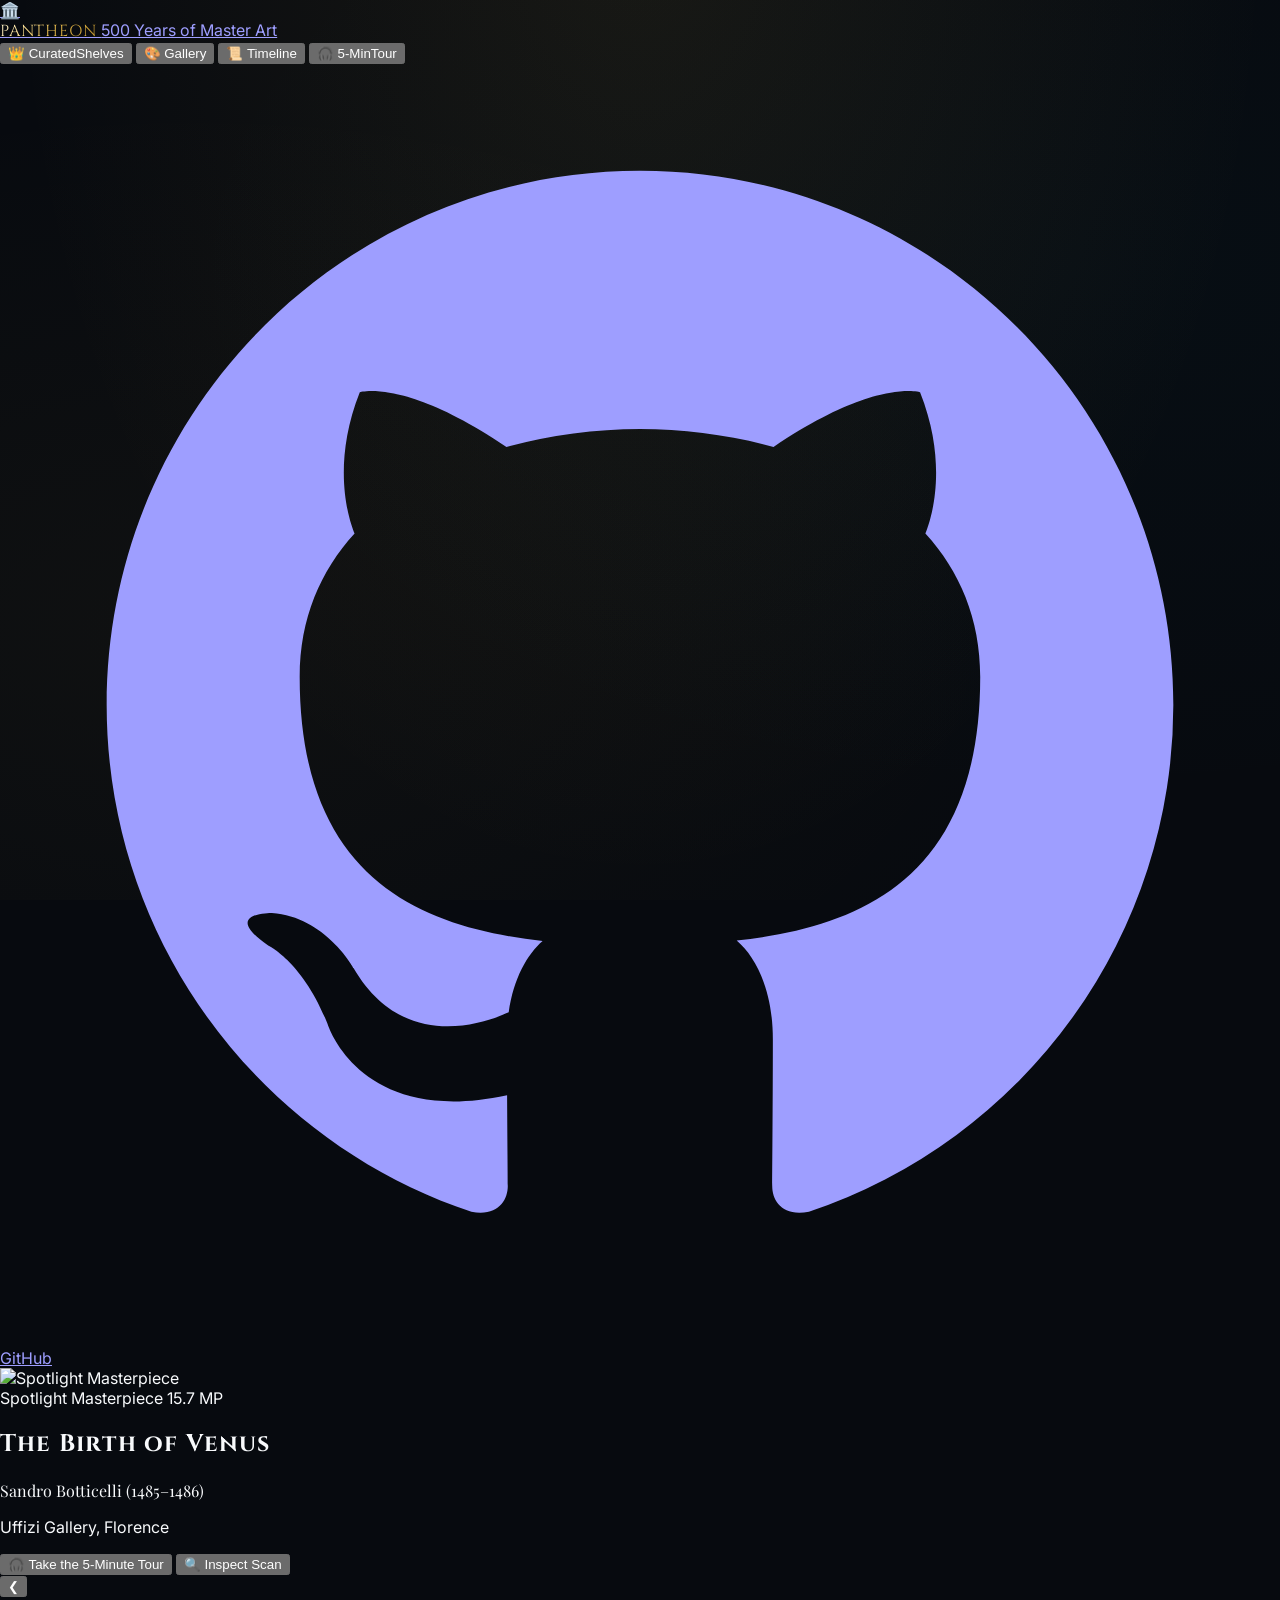
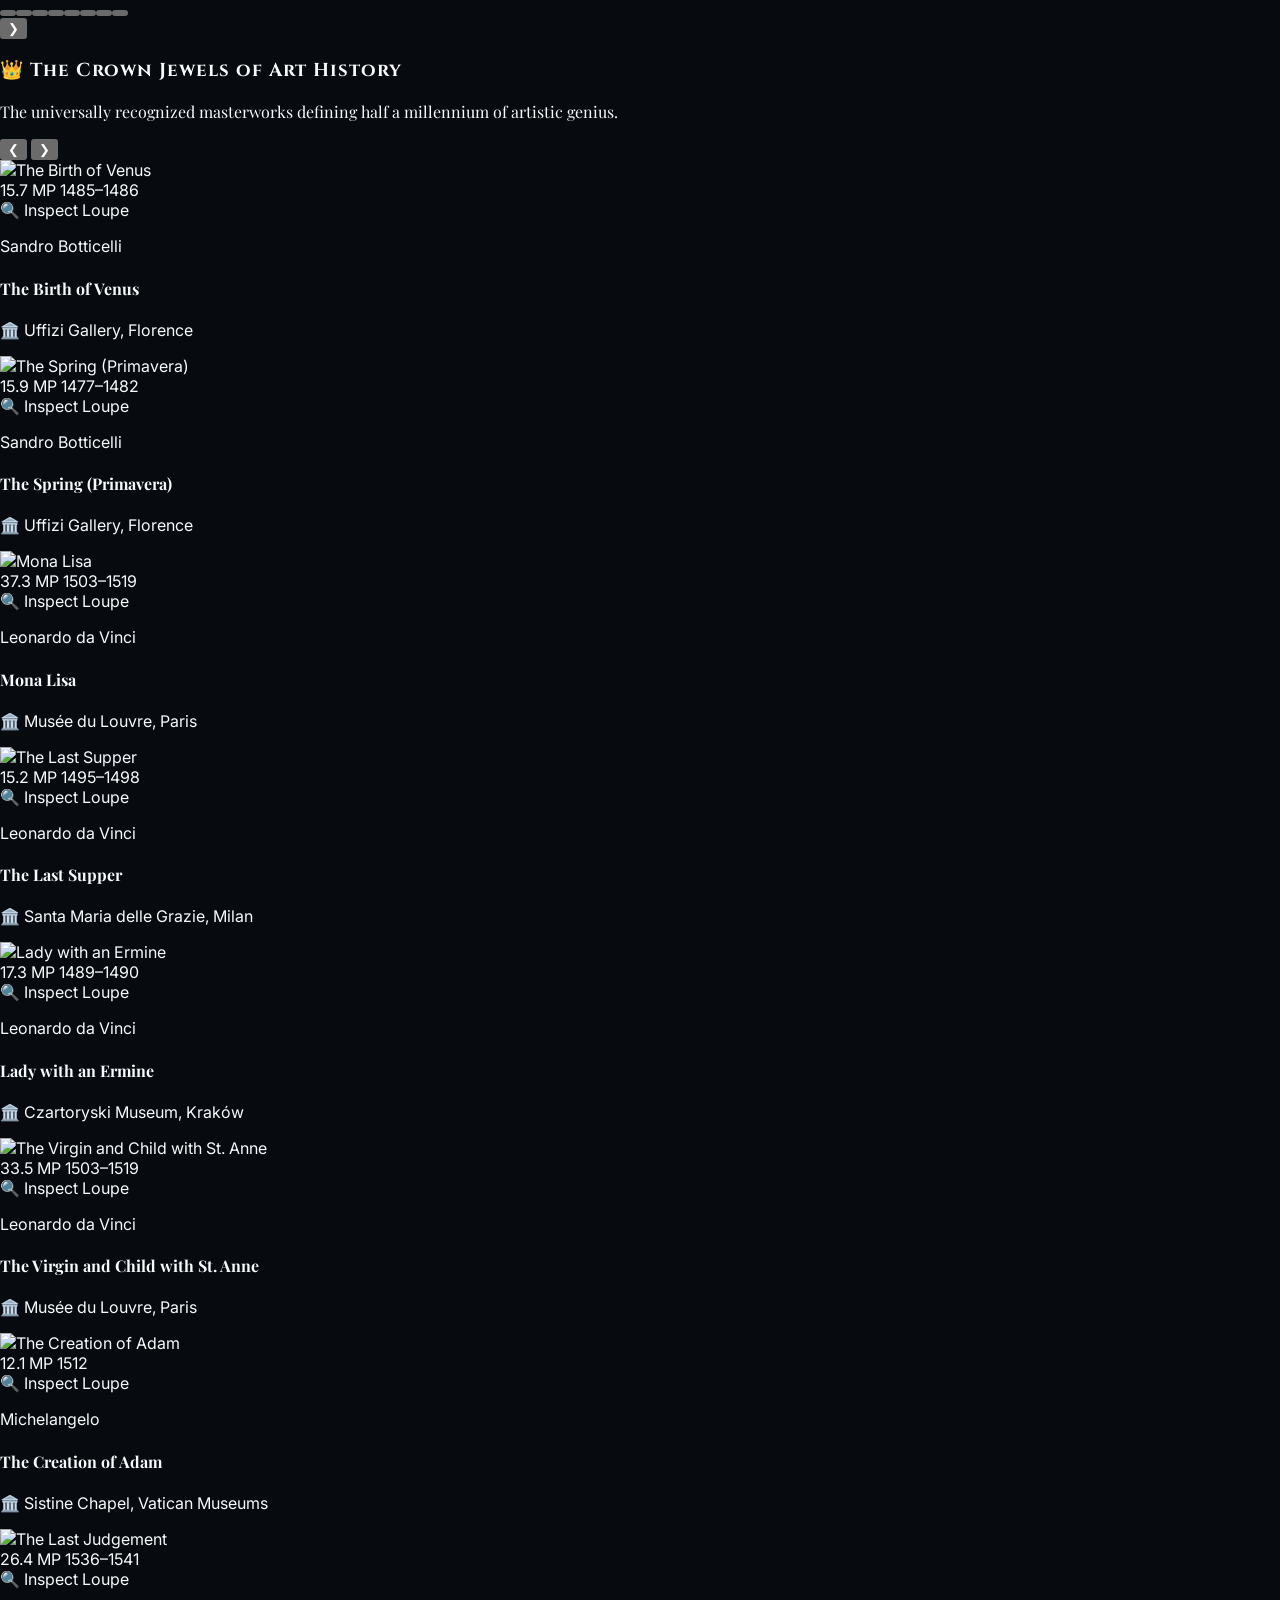
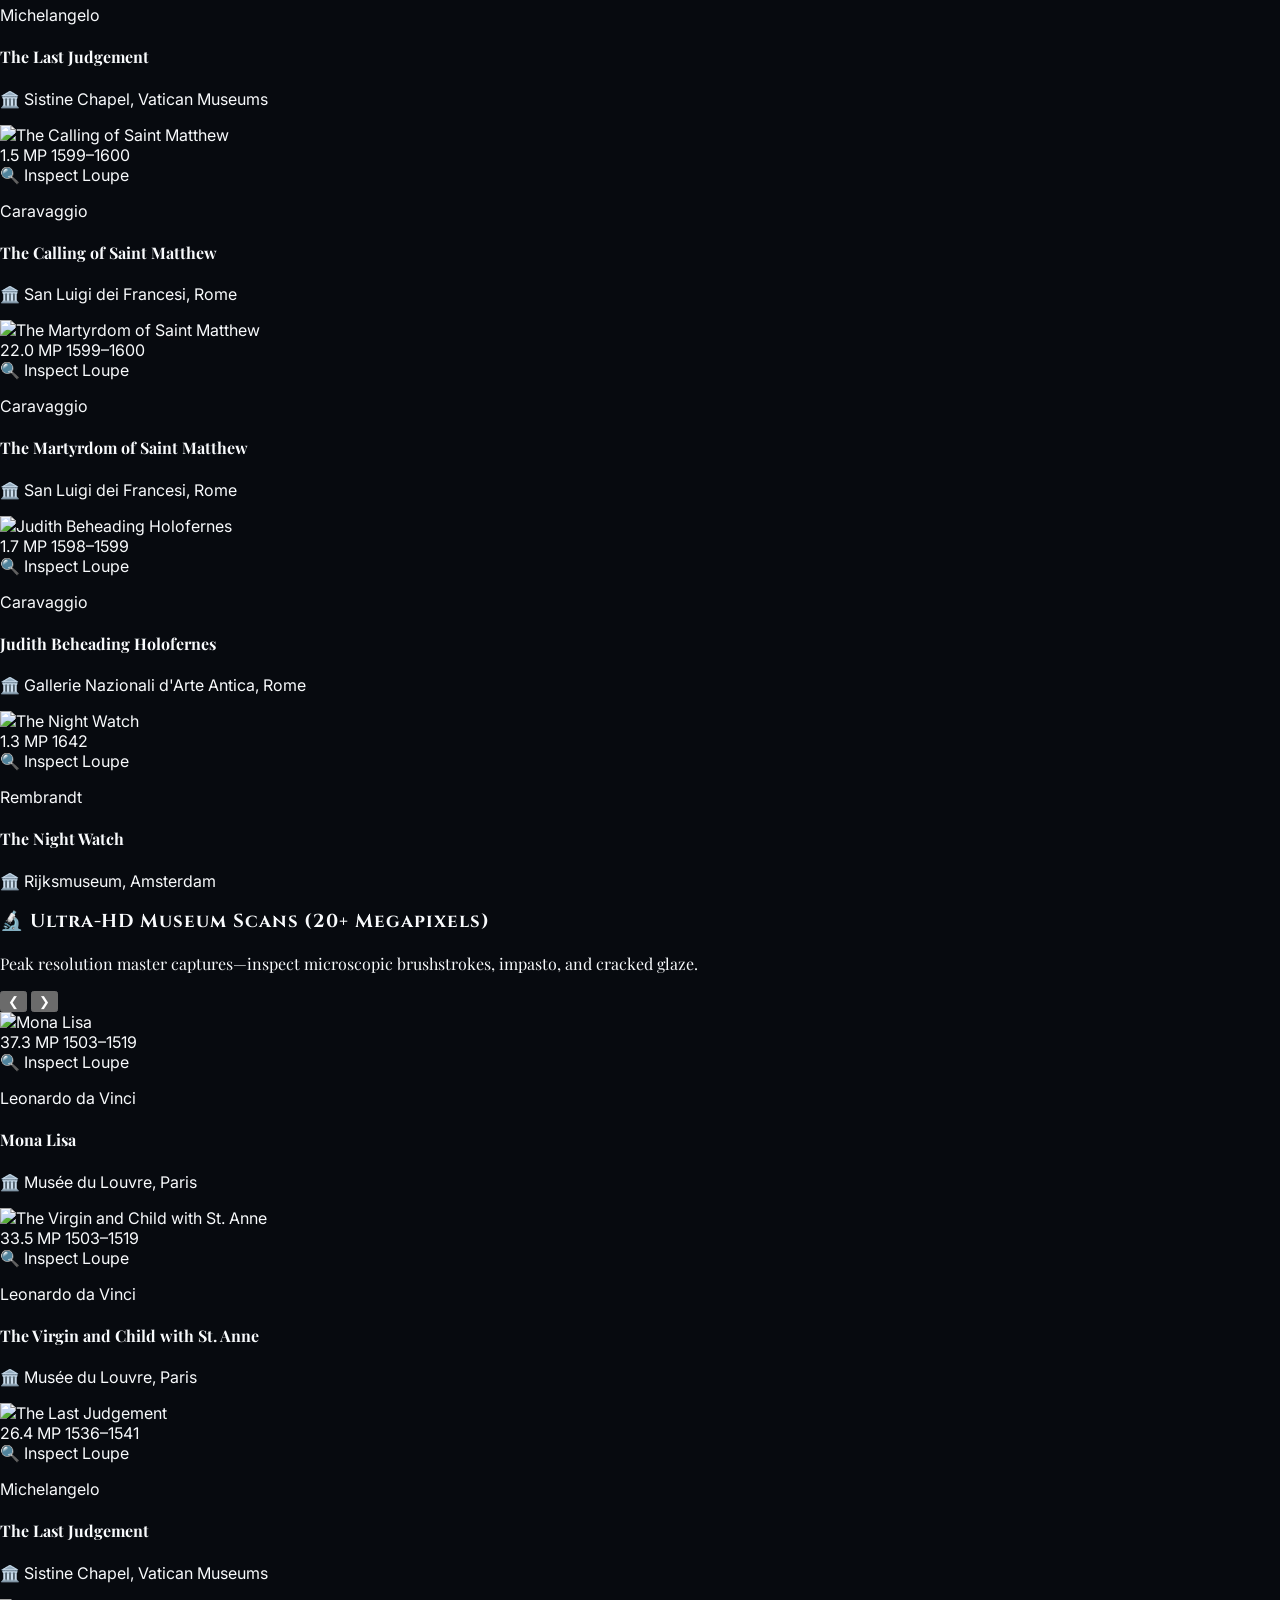
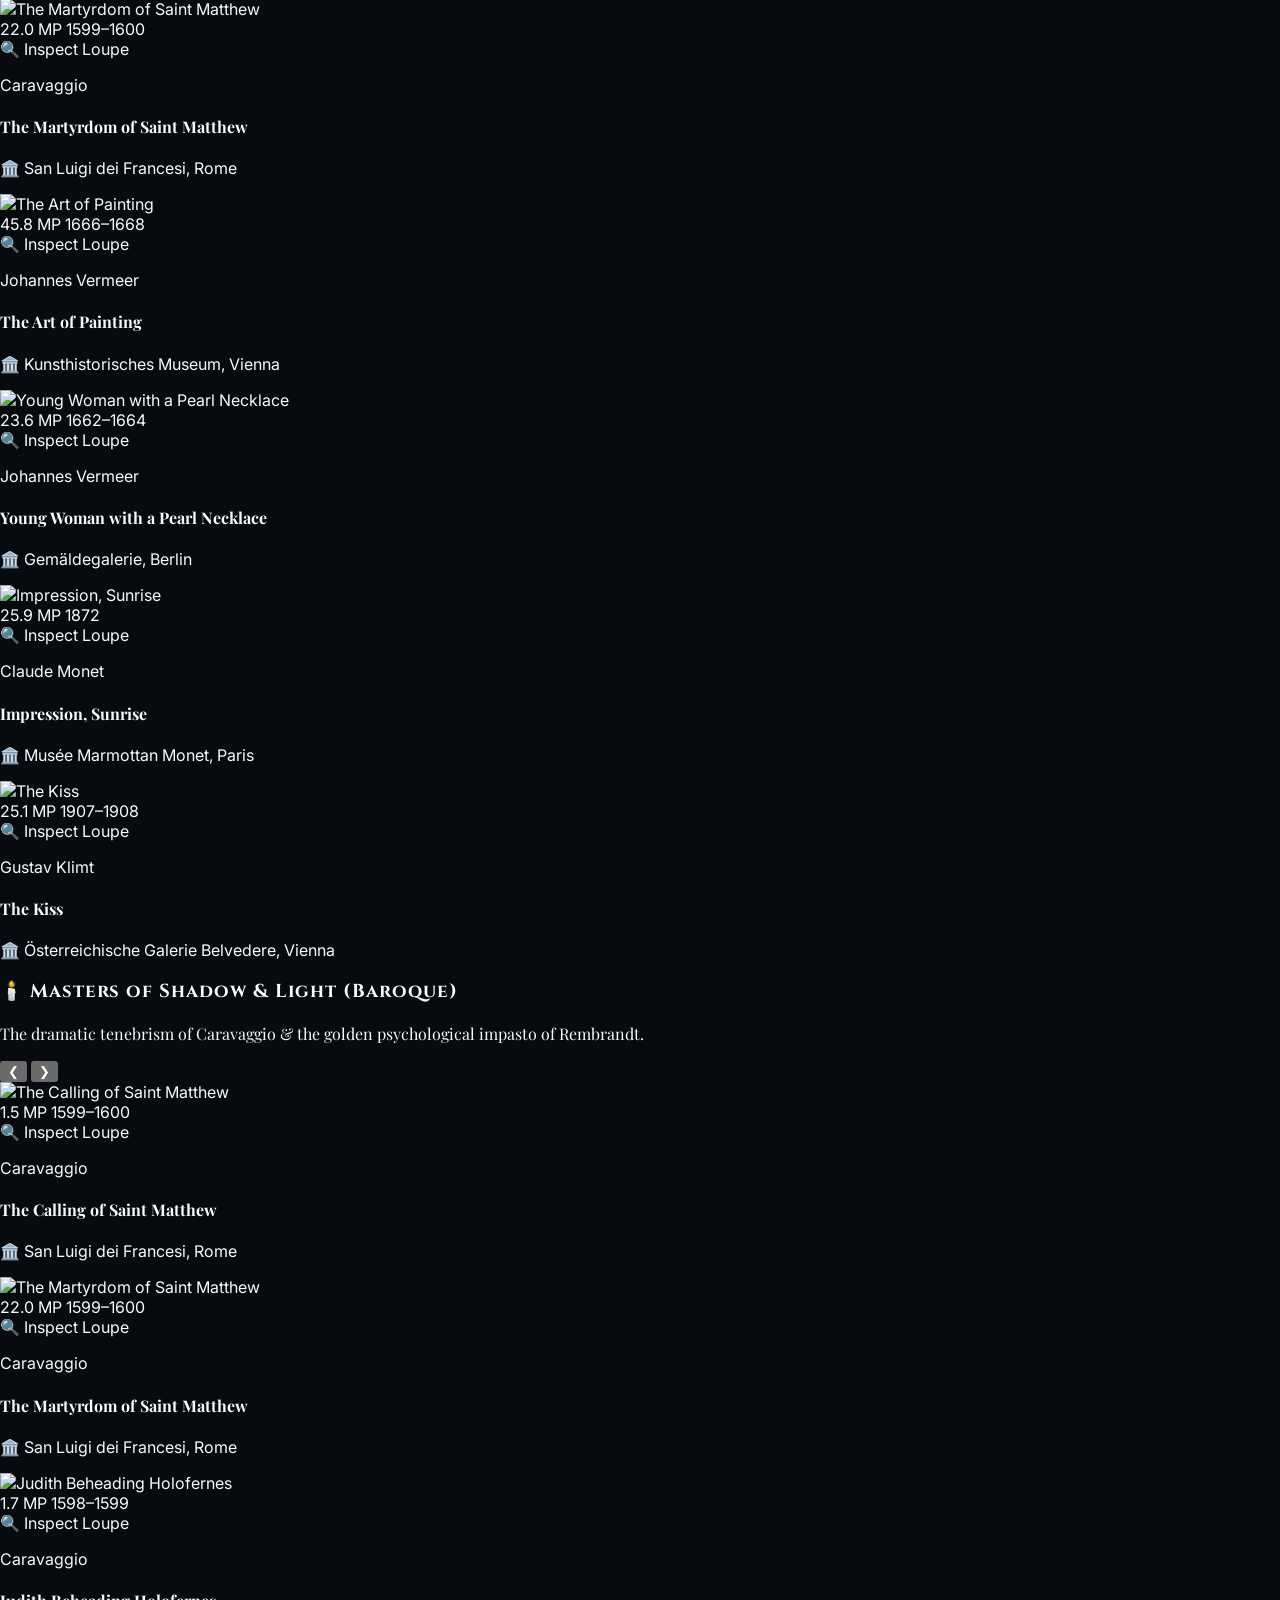
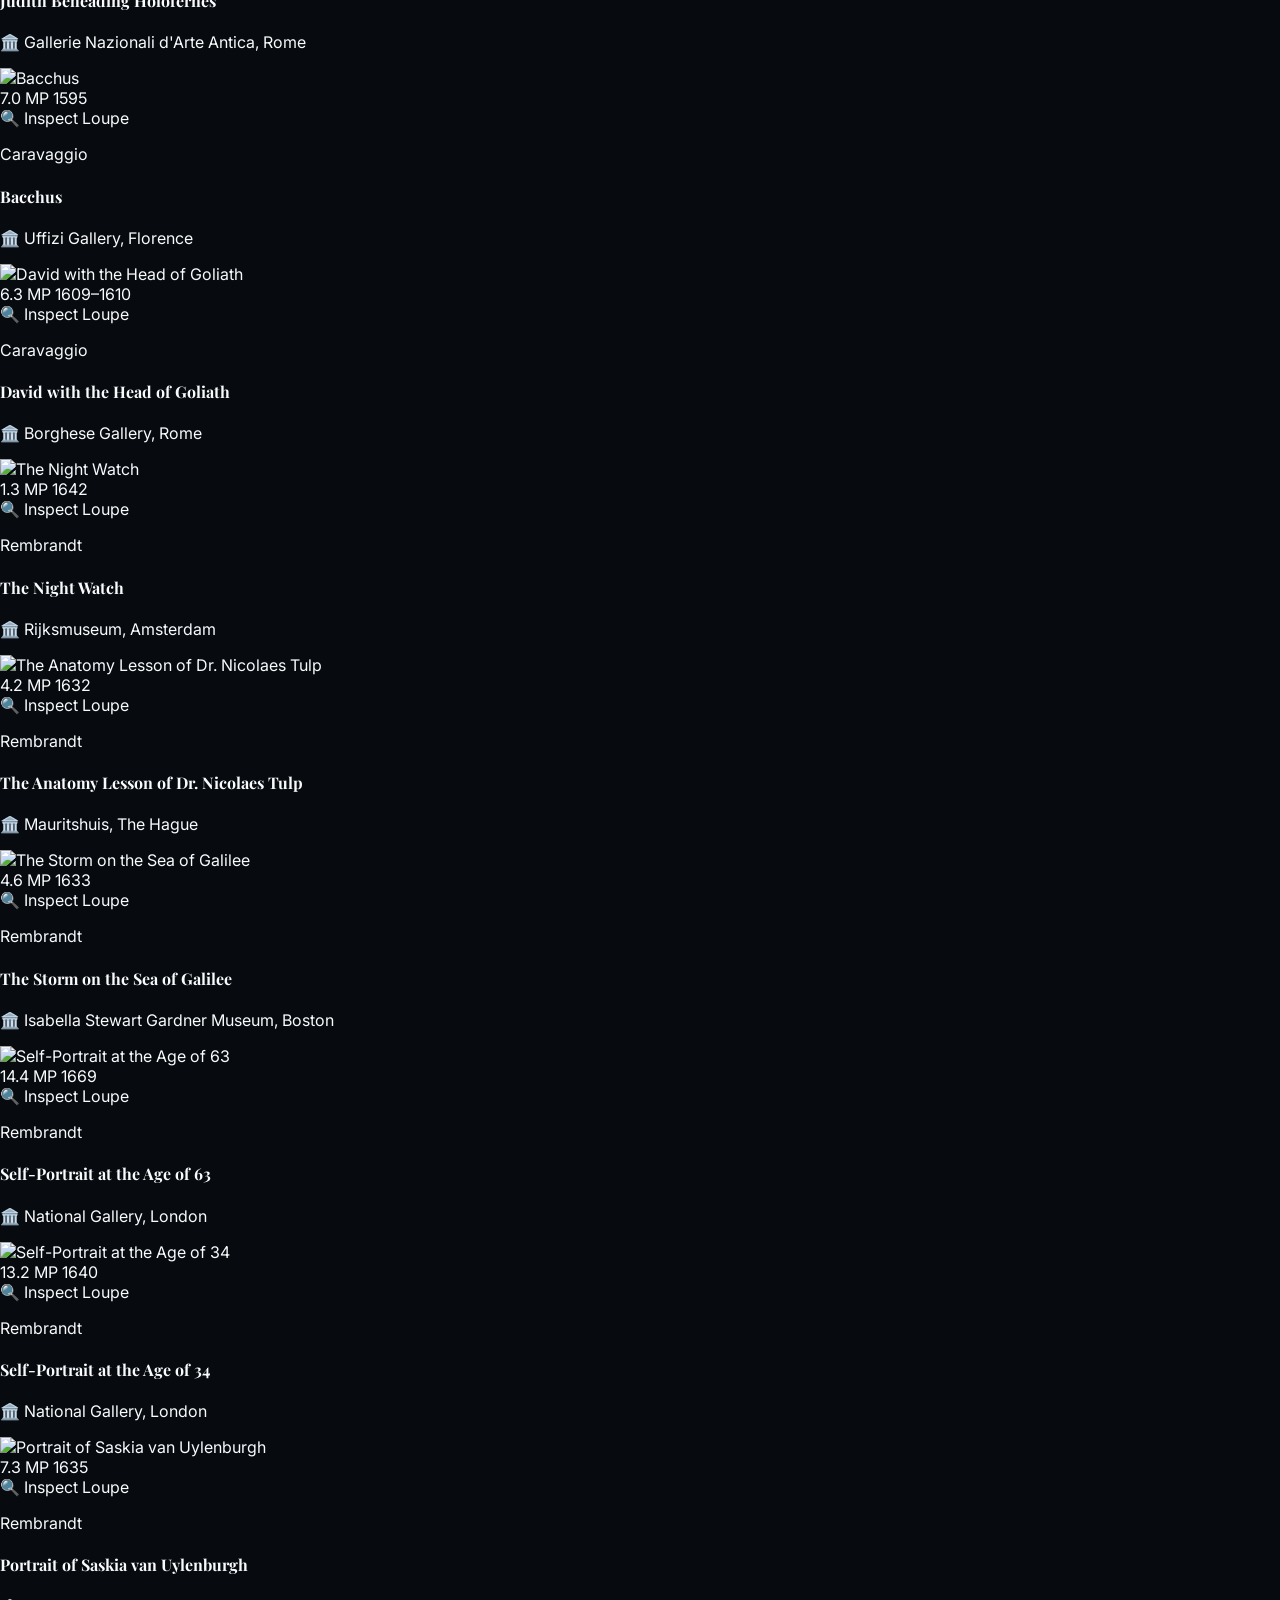
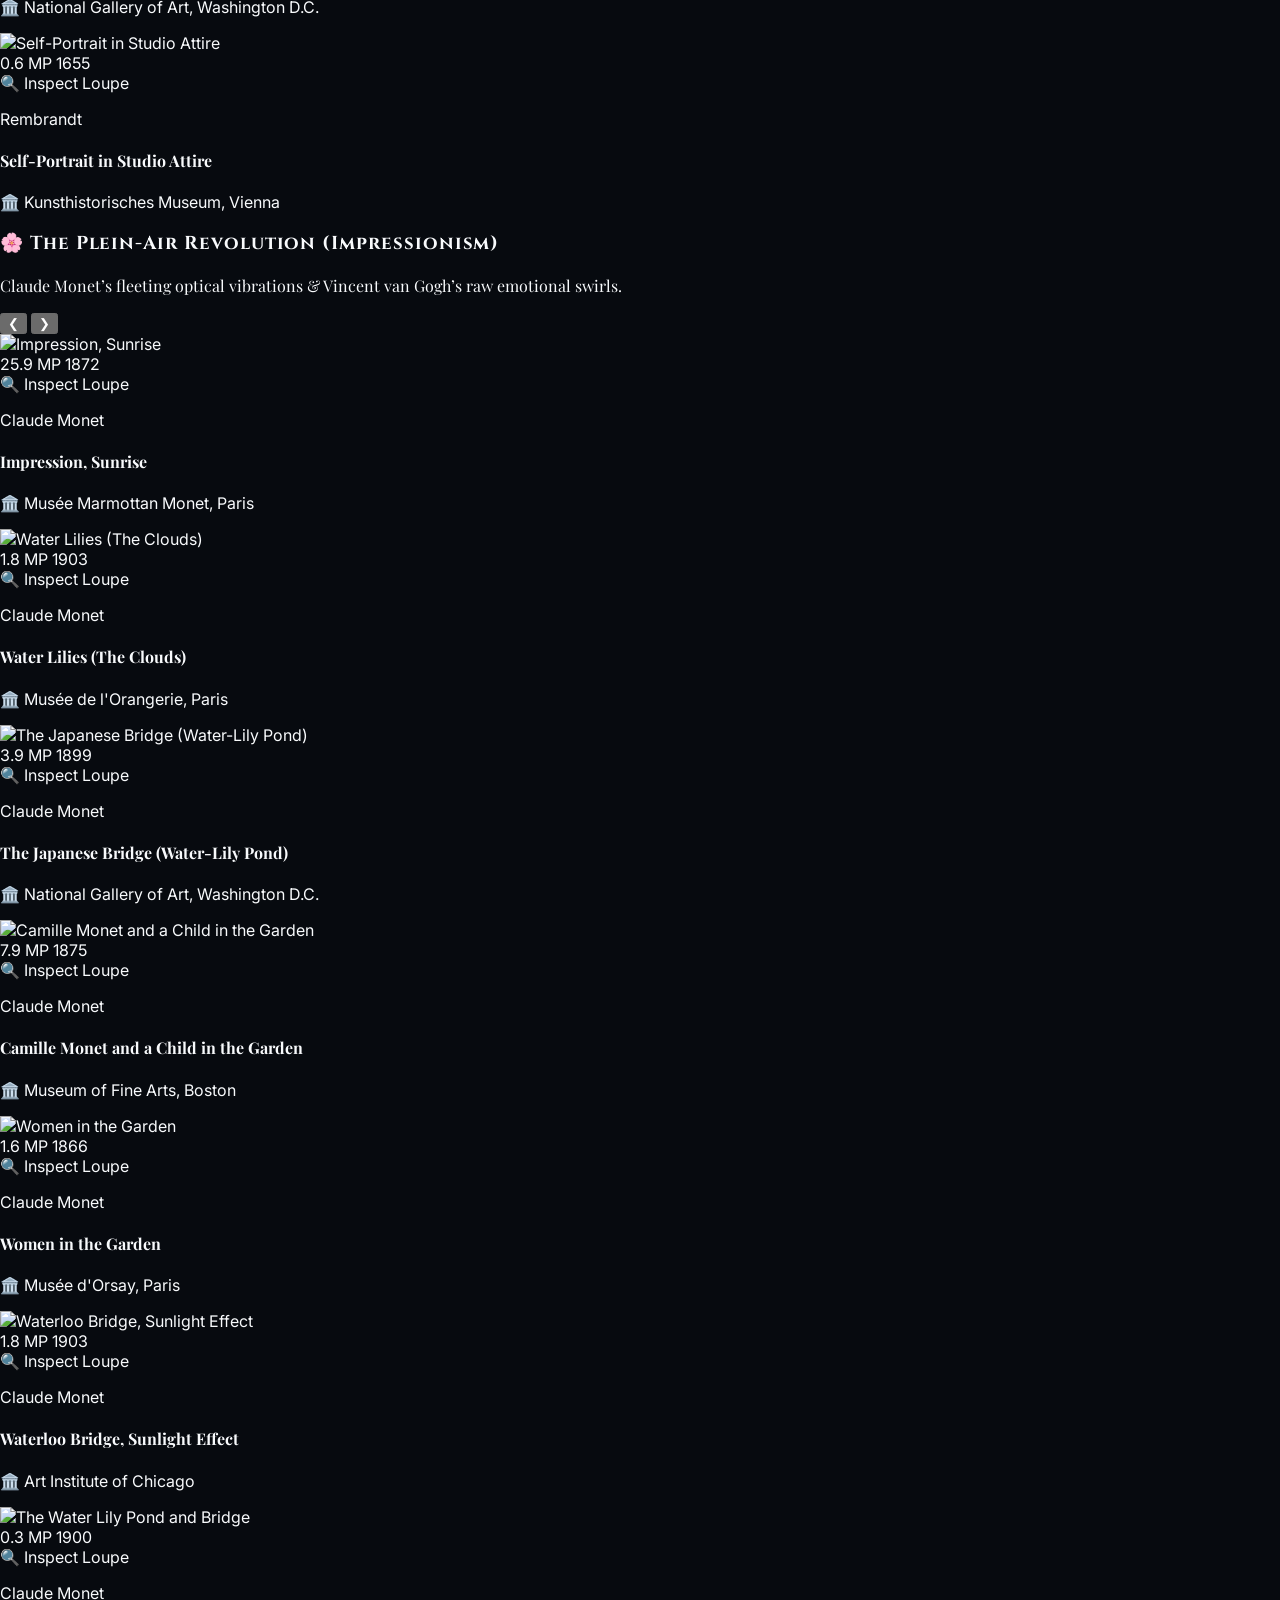
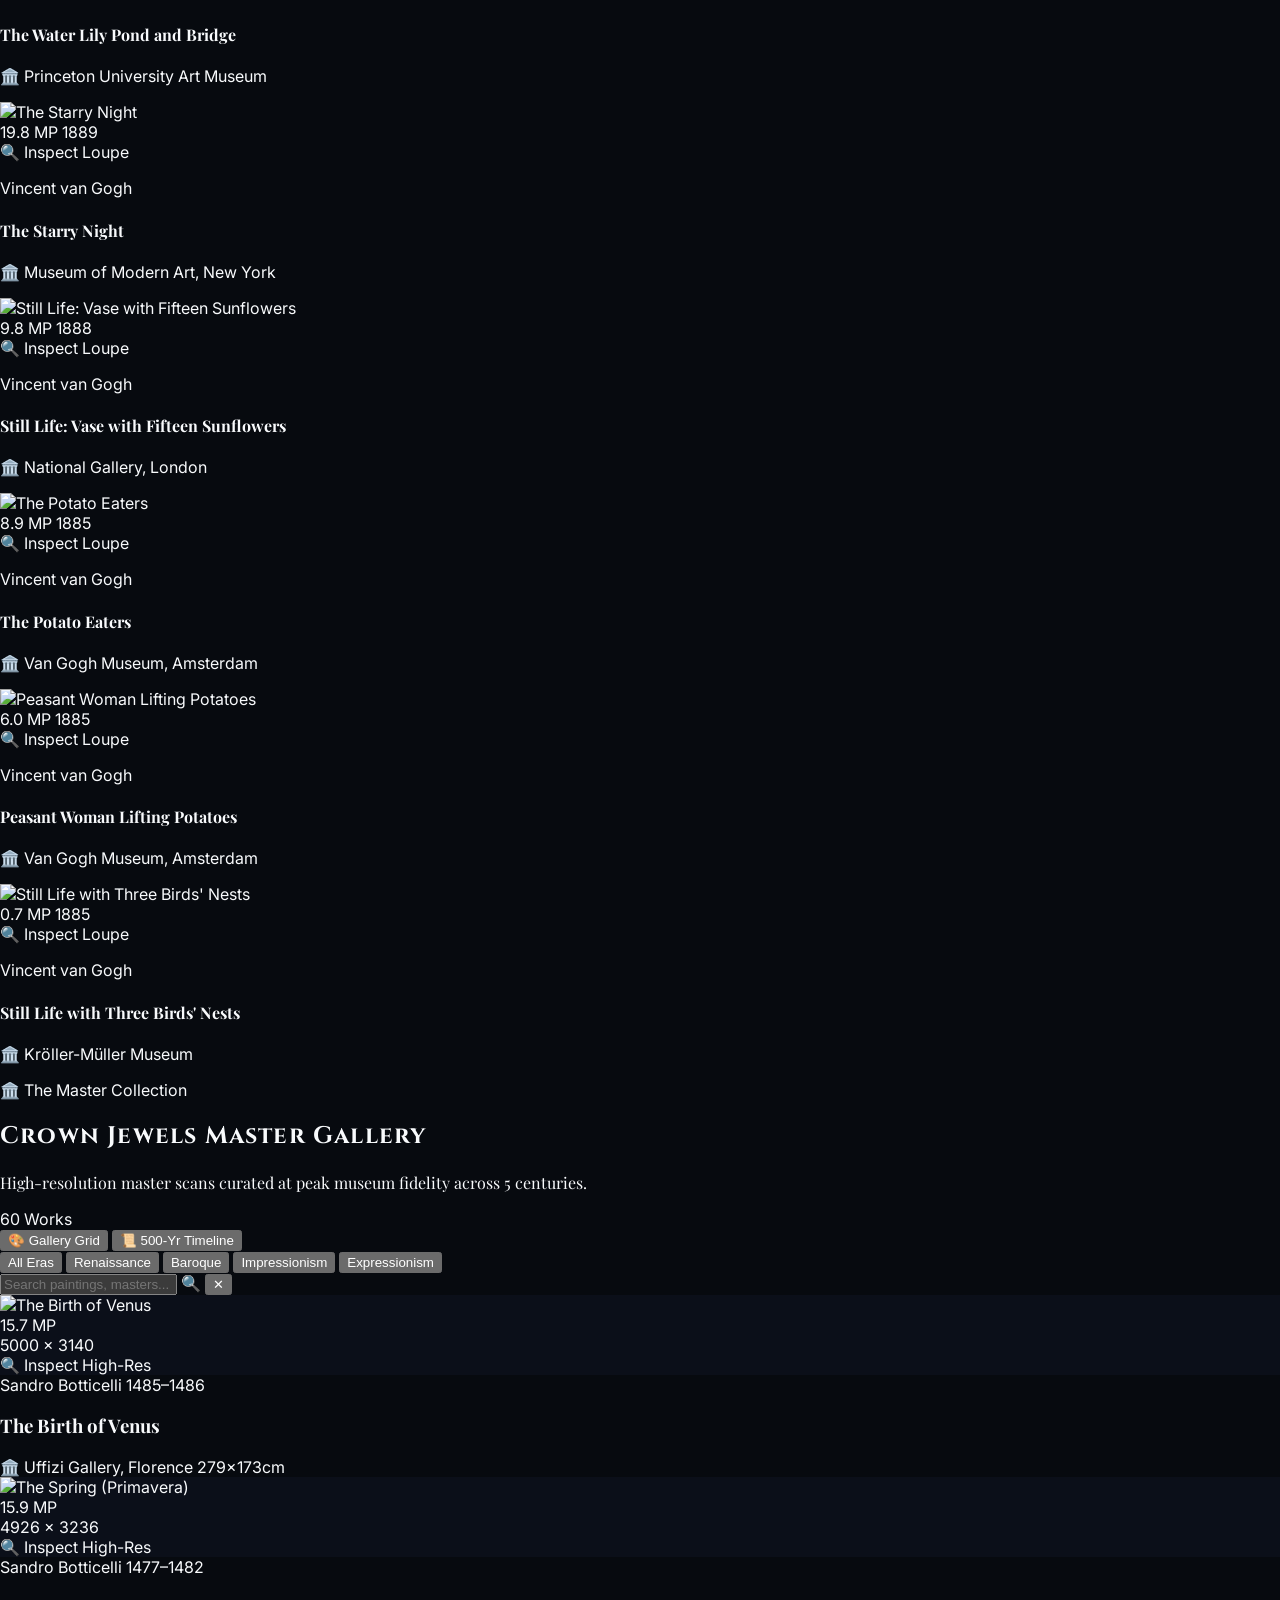
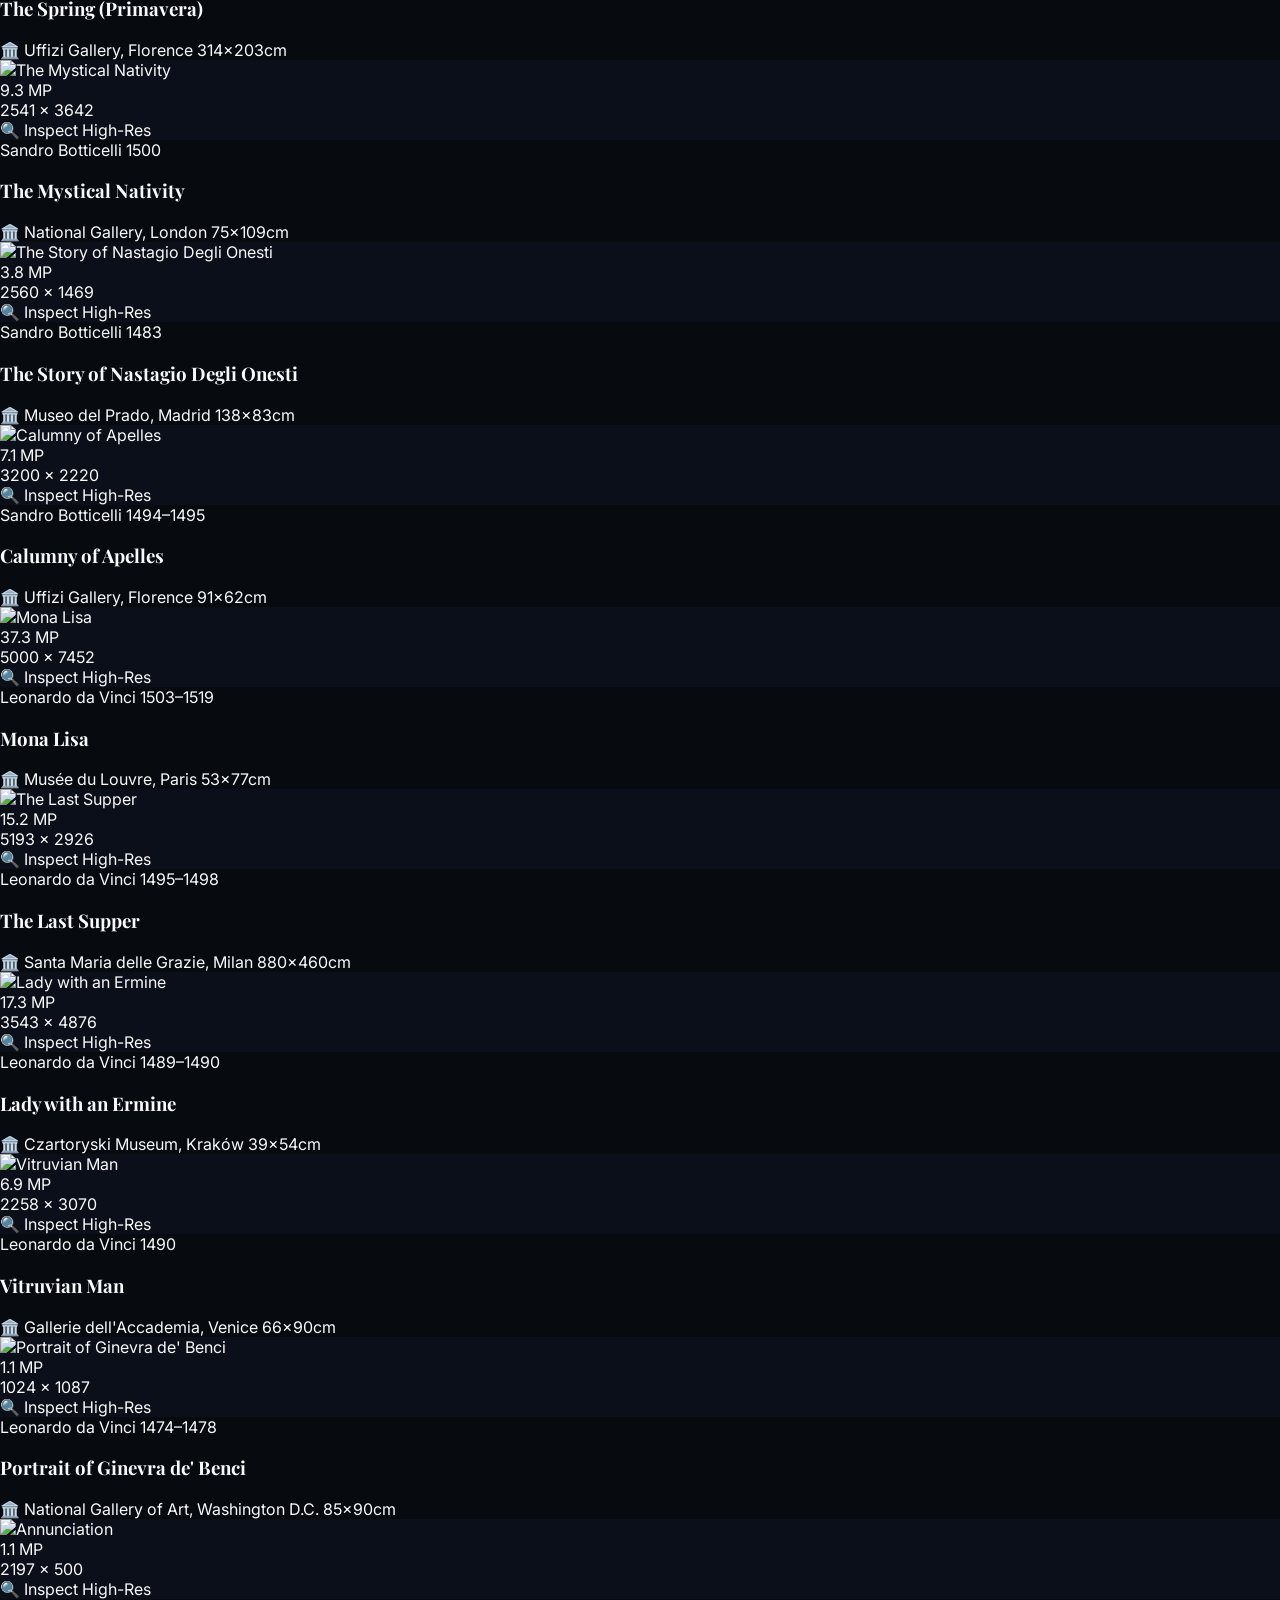
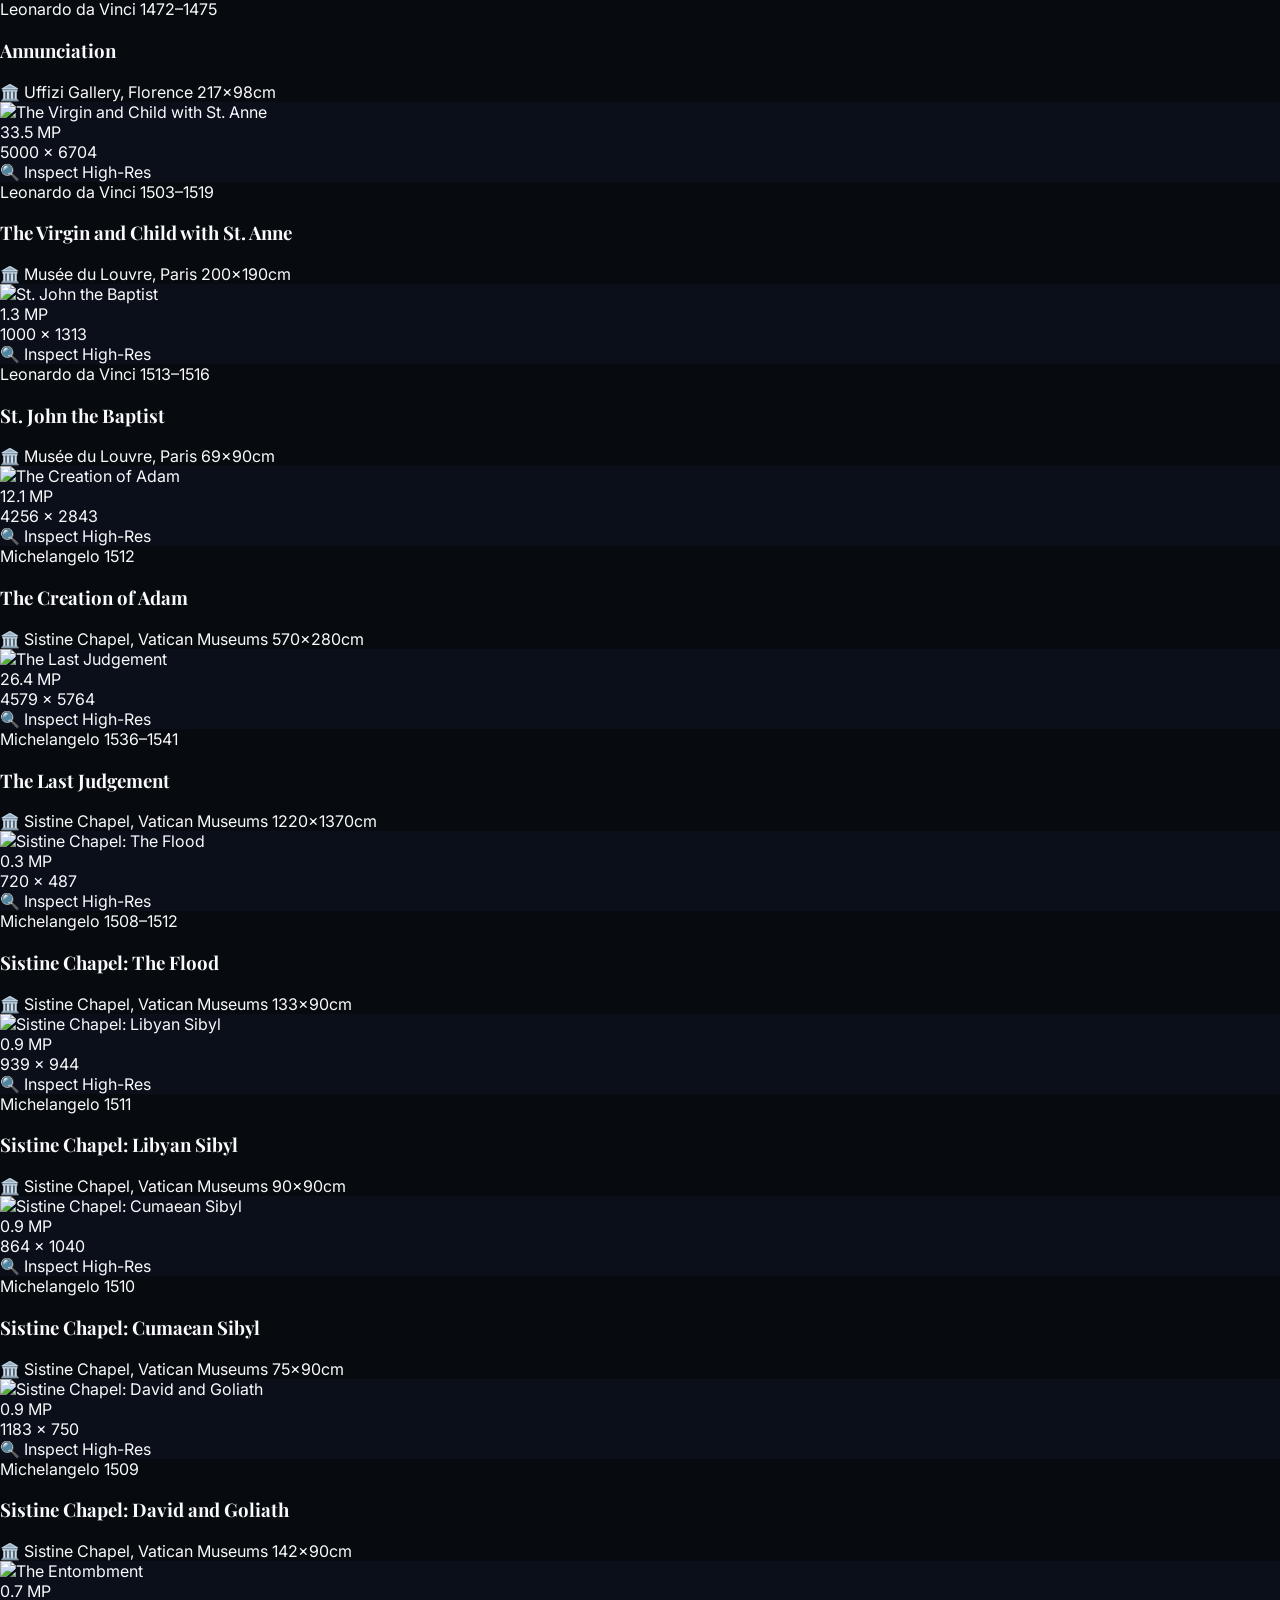
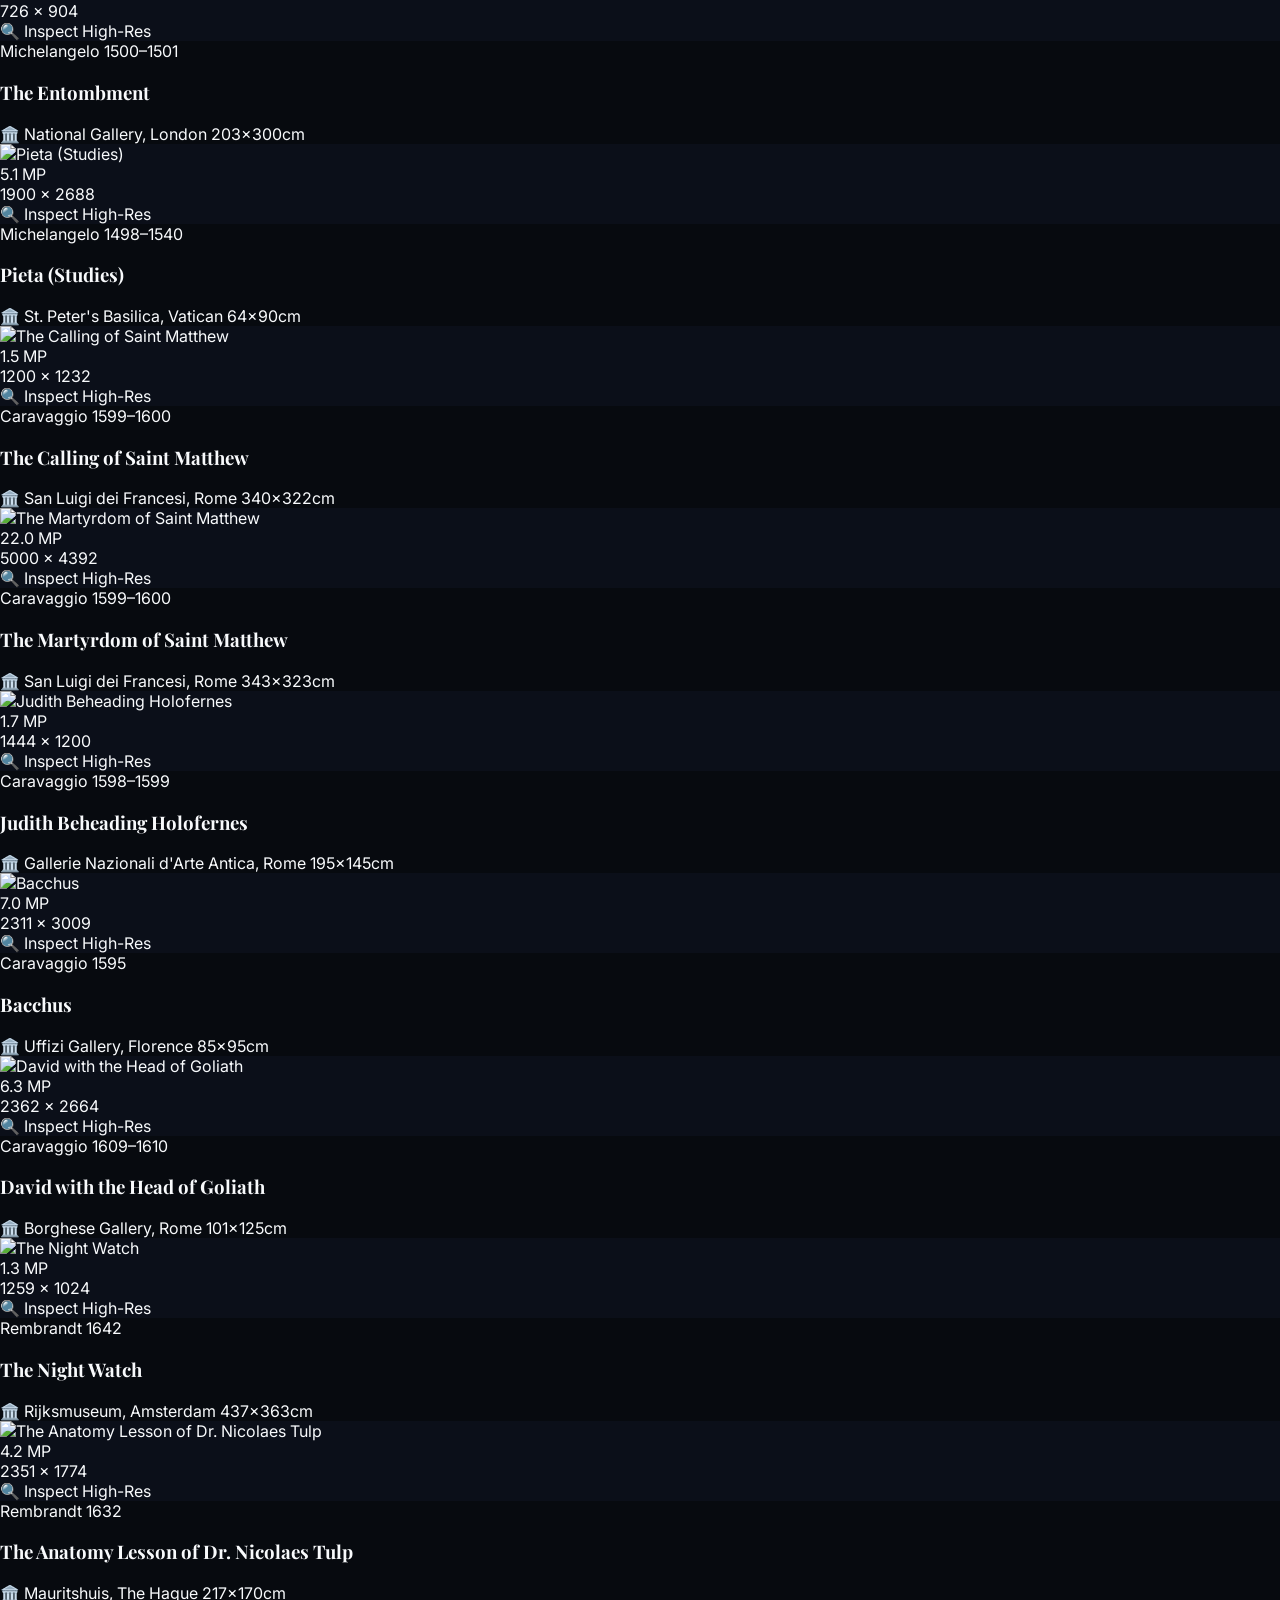
==== art/pantheon-art/index.html @ f22e8d8f "refactor: reorganize pub into art, philosophy, and tech_tutorials directories" ====
<!DOCTYPE html>
<html lang="en" class="scroll-smooth">
<head>
  <meta charset="UTF-8" />
  <meta name="viewport" content="width=device-width, initial-scale=1.0" />
  <title>Pantheon: 500 Years of Western Art & Master Scans</title>
  
  <!-- CDN Hotlinking Resilience -->
  <meta name="referrer" content="no-referrer" />
  
  <!-- Golden Museum SVG Favicon -->
  <link rel="icon" href="data:image/svg+xml,<svg xmlns='http://www.w3.org/2000/svg' viewBox='0 0 100 100'><text y='.9em' font-size='90'>🏛️</text></svg>" />
  
  <!-- SEO & OpenGraph Social Sharing Metadata -->
  <meta name="description" content="An immersive visual digital exhibition across 500 years of Western master art, 10 historic titans, and uncompressed museum scans up to 45.8 megapixels." />
  <meta property="og:title" content="Pantheon: 500 Years of Art History & Master Gallery" />
  <meta property="og:description" content="Explore uncompressed museum-grade master scans from Da Vinci, Vermeer, Van Gogh, Monet, and Rembrandt." />
  <meta property="og:type" content="website" />
  <meta property="og:image" content="https://lgtkgtv.github.io/pub/art/pantheon-art/assets/og-preview.jpg" />
  <meta property="og:image:width" content="1200" />
  <meta property="og:image:height" content="754" />
  
  <!-- Twitter Card Metadata -->
  <meta name="twitter:card" content="summary_large_image" />
  <meta name="twitter:title" content="Pantheon: 500 Years of Western Art & Master Scans" />
  <meta name="twitter:description" content="Explore uncompressed museum-grade master scans up to 45.8 megapixels from Da Vinci, Vermeer, Van Gogh, Monet, and Rembrandt." />
  <meta name="twitter:image" content="https://lgtkgtv.github.io/pub/art/pantheon-art/assets/og-preview.jpg" />
  
  <!-- Tailwind CSS -->
  <script src="https://cdn.tailwindcss.com"></script>
  
  <!-- Custom Museum Stylesheet -->
  <link rel="stylesheet" href="css/style.css" />
</head>
<body class="bg-[#070a0f] text-slate-100 font-sans antialiased selection:bg-amber-500/30 selection:text-amber-200 min-h-screen flex flex-col">

  <!-- Top Sticky Navigation Bar -->
  <header class="sticky top-0 z-40 bg-[#070a0f]/85 backdrop-blur-xl border-b border-amber-500/20 shadow-2xl transition-all">
    <div class="max-w-7xl mx-auto px-4 sm:px-6 lg:px-8 h-16 flex items-center justify-between">
      
      <!-- Brand Logo -->
      <a href="#" class="flex items-center gap-3 group">
        <div class="w-9 h-9 rounded-xl bg-gradient-to-br from-amber-400 to-amber-600 flex items-center justify-center text-lg shadow-md shadow-amber-500/20 group-hover:scale-105 transition-transform">
          🏛️
        </div>
        <div>
          <span class="font-monumental text-lg font-black tracking-wider text-gold-gradient block leading-none">
            PANTHEON
          </span>
          <span class="text-[9px] font-mono text-slate-400 tracking-widest uppercase">
            500 Years of Master Art
          </span>
        </div>
      </a>

      <!-- Unified Section Navigation -->
      <nav aria-label="Exhibition Sections" class="flex items-center gap-1 sm:gap-2 text-xs font-semibold uppercase tracking-wider text-slate-300 overflow-x-auto no-scrollbar py-1">
        <button 
          id="navBtnShelves"
          aria-label="Curated Shelves"
          onclick="window.navigateToSection('shelves')" 
          class="px-2.5 sm:px-3 py-1.5 rounded-xl hover:bg-slate-800 hover:text-amber-400 transition-all flex items-center gap-1.5 cursor-pointer flex-shrink-0 text-[11px] sm:text-xs"
        >
          <span aria-hidden="true">👑</span>
          <span class="hidden sm:inline">Curated</span><span>Shelves</span>
        </button>

        <button 
          id="navBtnGallery"
          aria-label="Master Gallery Grid"
          onclick="window.navigateToSection('gallery')" 
          class="px-2.5 sm:px-3 py-1.5 rounded-xl text-amber-400 bg-slate-800/80 hover:bg-slate-800 hover:text-amber-300 transition-all flex items-center gap-1.5 cursor-pointer flex-shrink-0 text-[11px] sm:text-xs"
        >
          <span aria-hidden="true">🎨</span>
          <span>Gallery</span>
        </button>

        <button 
          id="navBtnTimeline"
          aria-label="500-Year Timeline"
          onclick="window.navigateToSection('timeline')" 
          class="px-2.5 sm:px-3 py-1.5 rounded-xl hover:bg-slate-800 hover:text-amber-400 transition-all flex items-center gap-1.5 cursor-pointer flex-shrink-0 text-[11px] sm:text-xs"
        >
          <span aria-hidden="true">📜</span>
          <span>Timeline</span>
        </button>

        <button 
          id="navBtnTour"
          aria-label="Take the 5-Minute Guided Tour"
          onclick="window.startTour()" 
          class="px-2.5 sm:px-3 py-1.5 rounded-xl bg-amber-500/10 hover:bg-amber-500/20 text-amber-400 hover:text-amber-300 border border-amber-500/30 font-bold transition-all flex items-center gap-1.5 cursor-pointer flex-shrink-0 text-[11px] sm:text-xs shadow-sm"
        >
          <span aria-hidden="true">🎧</span>
          <span class="hidden xs:inline">5-Min</span><span>Tour</span>
        </button>
      </nav>

      <!-- GitHub Link -->
      <div class="flex items-center gap-3">
        <a 
          href="https://github.com/lgtkgtv/pub/tree/main/art/pantheon-art" 
          target="_blank" 
          rel="noopener noreferrer" 
          class="flex items-center gap-2 bg-slate-900 hover:bg-slate-800 border border-slate-700 hover:border-amber-400/50 text-slate-200 px-3.5 py-1.5 rounded-full text-xs font-semibold transition-all shadow-md"
        >
          <svg class="w-3.5 h-3.5 text-amber-400" fill="currentColor" viewBox="0 0 24 24">
            <path fill-rule="evenodd" clip-rule="evenodd" d="M12 2C6.477 2 2 6.484 2 12.017c0 4.425 2.865 8.18 6.839 9.504.5.092.682-.217.682-.483 0-.237-.008-.868-.013-1.703-2.782.605-3.369-1.343-3.369-1.343-.454-1.158-1.11-1.466-1.11-1.466-.908-.62.069-.608.069-.608 1.003.07 1.53 1.032 1.53 1.032.892 1.53 2.341 1.088 2.91.832.092-.647.35-1.088.636-1.338-2.22-.253-4.555-1.113-4.555-4.951 0-1.093.39-1.988 1.029-2.688-.103-.253-.446-1.272.098-2.65 0 0 .84-.27 2.75 1.026A9.564 9.564 0 0112 6.844c.85.004 1.705.115 2.504.337 1.909-1.296 2.747-1.027 2.747-1.027.546 1.379.202 2.398.1 2.651.64.7 1.028 1.595 1.028 2.688 0 3.848-2.339 4.695-4.566 4.943.359.309.678.92.678 1.855 0 1.338-.012 2.419-.012 2.747 0 .268.18.58.688.482A10.019 10.019 0 0022 12.017C22 6.484 17.522 2 12 2z"></path>
          </svg>
          <span class="font-mono text-[11px]">GitHub</span>
        </a>
      </div>
    </div>
  </header>

  <!-- Dramatic Cinematic Spotlight Hero -->
  <section class="relative min-h-[70vh] sm:min-h-[82vh] flex items-end justify-center overflow-hidden border-b border-slate-900 bg-black">
    
    <!-- Hero Background Image (Cross-fading) -->
    <img 
      id="heroBg" 
      src="" 
      alt="Spotlight Masterpiece" 
      class="absolute inset-0 w-full h-full object-cover object-center filter brightness-[0.65] contrast-[1.05] transition-opacity duration-700 ease-out"
    />

    <!-- Vignette & Warm Spotlight Gradients -->
    <div class="absolute inset-0 bg-gradient-to-t from-[#070a0f] via-[#070a0f]/40 to-transparent"></div>
    <div class="absolute inset-0 bg-[radial-gradient(ellipse_at_center,transparent_0%,#070a0f_90%)]"></div>

    <!-- Floating Museum Placard & Call to Action -->
    <div class="relative z-20 max-w-5xl w-full mx-auto px-4 sm:px-6 pb-12 pt-28 flex flex-col sm:flex-row sm:items-end justify-between gap-6">
      
      <div class="space-y-2 max-w-xl">
        <div class="inline-flex items-center gap-2 px-3 py-1 rounded-full bg-black/60 border border-amber-500/40 backdrop-blur-md text-amber-300 text-xs font-mono font-semibold">
          <span class="w-2 h-2 rounded-full bg-amber-400 animate-pulse"></span>
          Spotlight Masterpiece
          <span id="heroMpBadge" class="ml-1 text-emerald-400 border-l border-amber-500/30 pl-2"></span>
        </div>

        <h1 id="heroTitle" class="font-monumental text-3xl sm:text-5xl font-extrabold text-white tracking-wide leading-tight drop-shadow-lg">
          <!-- Populated by JS -->
        </h1>

        <p id="heroMeta" class="font-editorial italic text-base sm:text-xl text-amber-200 drop-shadow">
          <!-- Populated by JS -->
        </p>

        <p id="heroMuseum" class="text-xs sm:text-sm text-slate-300 font-sans flex items-center gap-1.5 drop-shadow">
          <!-- Populated by JS -->
        </p>
      </div>

      <!-- Hero Actions & Carousel Controls -->
      <div class="flex flex-col sm:items-end gap-4 flex-shrink-0">
        <div class="flex flex-col sm:flex-row items-stretch sm:items-center gap-2.5">
          <button 
            id="startTourBtn"
            aria-label="Take the 5-Minute Guided Tour"
            onclick="window.startTour()"
            class="bg-gradient-to-r from-amber-500 to-amber-600 hover:from-amber-400 hover:to-amber-500 text-slate-950 font-bold px-5 py-3 rounded-2xl shadow-xl shadow-amber-500/25 hover:scale-105 active:scale-95 transition-all flex items-center justify-center gap-2 text-xs sm:text-sm cursor-pointer"
          >
            <span aria-hidden="true">🎧</span> Take the 5-Minute Tour
          </button>
          
          <button 
            id="heroInspectBtn" 
            aria-label="Inspect high-resolution scan"
            class="bg-slate-900/85 hover:bg-slate-800 text-slate-200 hover:text-white border border-slate-700/80 font-semibold px-5 py-3 rounded-2xl shadow-lg hover:scale-105 active:scale-95 transition-all flex items-center justify-center gap-2 text-xs sm:text-sm cursor-pointer"
          >
            <span aria-hidden="true">🔍</span> Inspect Scan
          </button>
        </div>

        <!-- Carousel Navigation Arrows & Indicator Dots -->
        <div class="flex items-center gap-3 self-center sm:self-end">
          <button id="heroPrevBtn" aria-label="Previous Spotlight Masterpiece" title="Previous Masterpiece" class="w-8 h-8 rounded-full bg-black/60 hover:bg-amber-500 hover:text-slate-950 border border-slate-700 flex items-center justify-center text-xs transition">
            &#10094;
          </button>
          
          <div id="heroDots" role="tablist" aria-label="Spotlight carousel indicators" class="flex items-center gap-1.5">
            <!-- Populated by JS -->
          </div>

          <button id="heroNextBtn" aria-label="Next Spotlight Masterpiece" title="Next Masterpiece" class="w-8 h-8 rounded-full bg-black/60 hover:bg-amber-500 hover:text-slate-950 border border-slate-700 flex items-center justify-center text-xs transition">
            &#10095;
          </button>
        </div>
      </div>

    </div>
  </section>

  <!-- Curated Horizontal Shelves Section (Instant Discovery) -->
  <section id="shelvesSection" class="py-10 px-4 sm:px-6 lg:px-8 max-w-7xl mx-auto w-full space-y-12">
    <!-- Populated dynamically by app.js (Crown Jewels, Ultra-HD, Baroque, Impressionism) -->
  </section>

  <!-- Exhibition Section (Master Gallery & Historical Timeline) -->
  <section id="exhibitionSection" class="py-10 px-4 sm:px-6 lg:px-8 max-w-7xl mx-auto w-full border-t border-slate-900">
    
    <!-- Section Header & Dynamic Info -->
    <div class="flex flex-col sm:flex-row sm:items-end justify-between gap-4 mb-6 pb-4 border-b border-slate-800">
      <div>
        <div class="inline-flex items-center gap-1.5 text-xs font-mono font-semibold text-amber-400 uppercase tracking-wider mb-1">
          <span>🏛️</span> The Master Collection
        </div>
        <h2 id="exhibitionTitle" class="font-monumental text-xl sm:text-2xl font-bold text-white tracking-wide">
          Crown Jewels Master Gallery
        </h2>
        <p id="exhibitionSubtitle" class="font-editorial text-xs sm:text-sm text-slate-400 italic mt-0.5">
          High-resolution master scans curated at peak museum fidelity across 5 centuries.
        </p>
      </div>

      <div class="flex items-center gap-3">
        <span id="galleryCountBadge" class="text-xs font-mono px-3 py-1 rounded-xl bg-slate-900 border border-slate-800 text-amber-300 font-semibold shadow-inner">
          <!-- Populated by JS -->
        </span>
      </div>
    </div>

    <!-- Exhibition Sticky Control Bar (Sticks only within Exhibition) -->
    <div class="sticky top-16 z-30 py-2.5 bg-[#070a0f]/95 backdrop-blur-xl border border-slate-800/90 rounded-2xl p-2 shadow-2xl mb-8 transition-all">
      <div class="flex flex-col md:flex-row items-center justify-between gap-3">
        
        <!-- View Switcher (Gallery vs Timeline) -->
        <div role="tablist" aria-label="Exhibition presentation mode" class="flex items-center p-1 bg-slate-950/90 rounded-xl border border-slate-800 flex-shrink-0 w-full md:w-auto justify-center">
          <button id="tabGallery" role="tab" aria-selected="true" aria-label="View Master Gallery Grid" class="flex-1 md:flex-initial px-3.5 py-1.5 rounded-lg text-xs font-bold bg-amber-500 text-slate-950 transition-all flex items-center justify-center gap-1.5 cursor-pointer">
            <span aria-hidden="true">🎨</span> Gallery Grid
          </button>
          <button id="tabTimeline" role="tab" aria-selected="false" aria-label="View 500-Year Chronological Timeline" class="flex-1 md:flex-initial px-3.5 py-1.5 rounded-lg text-xs font-semibold text-slate-400 hover:text-white transition-all flex items-center justify-center gap-1.5 cursor-pointer">
            <span aria-hidden="true">📜</span> 500-Yr Timeline
          </button>
        </div>

        <!-- Thumb-Friendly Epoch Filter Pills -->
        <div id="epochPillsContainer" role="group" aria-label="Filter by artistic epoch" class="flex items-center gap-1.5 overflow-x-auto no-scrollbar py-0.5 w-full md:w-auto">
          <button data-epoch="all" aria-label="Show all eras" class="epoch-pill flex-shrink-0 px-3 py-1 rounded-xl text-xs font-bold bg-amber-500 text-slate-950 transition cursor-pointer">All Eras</button>
          <button data-epoch="renaissance" aria-label="Filter Renaissance works" class="epoch-pill flex-shrink-0 px-3 py-1 rounded-xl text-xs font-medium bg-slate-800/80 hover:bg-slate-700 text-slate-300 transition cursor-pointer">Renaissance</button>
          <button data-epoch="baroque" aria-label="Filter Baroque works" class="epoch-pill flex-shrink-0 px-3 py-1 rounded-xl text-xs font-medium bg-slate-800/80 hover:bg-slate-700 text-slate-300 transition cursor-pointer">Baroque</button>
          <button data-epoch="impressionism" aria-label="Filter Impressionism works" class="epoch-pill flex-shrink-0 px-3 py-1 rounded-xl text-xs font-medium bg-slate-800/80 hover:bg-slate-700 text-slate-300 transition cursor-pointer">Impressionism</button>
          <button data-epoch="expressionism" aria-label="Filter Expressionism works" class="epoch-pill flex-shrink-0 px-3 py-1 rounded-xl text-xs font-medium bg-slate-800/80 hover:bg-slate-700 text-slate-300 transition cursor-pointer">Expressionism</button>
        </div>

        <!-- Omni-Search Pill -->
        <div class="relative w-full md:w-56 flex-shrink-0">
          <input 
            id="searchInput" 
            type="text" 
            aria-label="Search paintings by title, artist, or museum"
            placeholder="Search paintings, masters..." 
            class="w-full bg-slate-950/90 border border-slate-700 focus:border-amber-400 rounded-xl pl-8 pr-7 py-1.5 text-xs text-white placeholder-slate-500 focus:outline-none focus:ring-1 focus:ring-amber-400 transition"
          />
          <span aria-hidden="true" class="absolute left-2.5 top-2 text-slate-500 text-xs">🔍</span>
          <button id="searchClearBtn" aria-label="Clear search query" class="hidden absolute right-2.5 top-1.5 text-slate-400 hover:text-white text-xs cursor-pointer">✕</button>
        </div>

      </div>
    </div>

    <!-- Crown Jewels Master Gallery Grid Section -->
    <div id="gallerySection">
      <!-- Gallery Grid -->
      <div id="galleryGrid" class="grid grid-cols-1 sm:grid-cols-2 lg:grid-cols-3 xl:grid-cols-4 gap-6">
        <!-- Populated dynamically by app.js -->
      </div>

      <!-- No Results Notice -->
      <div id="noResultsNotice" class="hidden text-center py-16 bg-slate-900/40 rounded-3xl border border-slate-800 mt-6">
        <span class="text-3xl">🔍</span>
        <h3 class="font-editorial text-base font-bold text-white mt-2">No Artworks Found</h3>
        <p class="text-xs text-slate-400 mt-1">Try searching another title or resetting your epoch filter.</p>
      </div>
    </div>

    <!-- 500-Year Timeline Section with Curator Micro-Plaques -->
    <div id="timelineSection" class="hidden max-w-5xl mx-auto w-full">
      <!-- Timeline Container -->
      <div id="timelineContainer" class="space-y-10">
        <!-- Populated dynamically by app.js -->
      </div>
    </div>

  </section>

  <!-- Lightbox Modal & Mobile Bottom Sheet -->
  <div id="lightboxModal" role="dialog" aria-modal="true" aria-label="Masterpiece Detail Inspection" class="hidden fixed inset-0 z-50 bg-black/90 backdrop-blur-2xl flex items-center justify-center p-0 sm:p-4">
    
    <div class="modal-sheet-container w-full max-w-5xl h-full sm:h-auto sm:max-h-[90vh] sm:rounded-3xl sm:border sm:border-slate-800 bg-[#090e17] flex flex-col justify-between overflow-hidden shadow-2xl">
      
      <!-- Mobile Touch Drag Handle -->
      <div id="sheetHandleZone" class="sheet-handle-zone sm:hidden">
        <div class="sheet-handle"></div>
      </div>

      <!-- Modal Header -->
      <div class="h-14 px-4 sm:px-6 flex items-center justify-between border-b border-slate-800/80 bg-slate-950/70 z-20">
        <div class="truncate max-w-[60%] sm:max-w-[65%]">
          <h3 id="modalTitle" class="font-editorial text-sm sm:text-base font-bold text-white truncate"></h3>
          <p id="modalArtist" class="text-xs text-amber-400 font-mono truncate"></p>
        </div>

        <!-- Loupe, Real-Life Scale, Zoom & Close Controls -->
        <div class="flex items-center gap-1.5">
          <button id="wallScaleToggleBtn" aria-label="Toggle real-life museum wall size visualizer" title="Compare True Real-Life Size on Museum Wall" class="px-2.5 sm:px-3 py-1 rounded-lg bg-slate-800 hover:bg-amber-500/20 text-slate-300 hover:text-amber-300 border border-slate-700 text-xs font-semibold flex items-center gap-1.5 transition cursor-pointer">
            <span aria-hidden="true">🖼️</span> <span class="hidden sm:inline">Real-Life</span> Size
          </button>

          <button id="loupeToggleBtn" aria-label="Toggle 3.0x Curator's detail loupe" title="Toggle 3.0x Curator's Magnifying Loupe" class="px-2.5 sm:px-3 py-1 rounded-lg bg-slate-800 hover:bg-amber-500/20 text-slate-300 hover:text-amber-300 border border-slate-700 text-xs font-semibold flex items-center gap-1.5 transition cursor-pointer">
            <span aria-hidden="true">🔬</span> <span class="hidden sm:inline">Curator's</span> Loupe
          </button>
          
          <button id="zoomOutBtn" aria-label="Zoom Out" title="Zoom Out (-)" class="hidden sm:block px-2.5 py-1 rounded-lg bg-slate-800 hover:bg-slate-700 text-slate-200 text-xs font-mono cursor-pointer">－</button>
          <button id="zoomResetBtn" aria-label="Reset Zoom" title="Reset Zoom" class="hidden sm:block px-2.5 py-1 rounded-lg bg-slate-800 hover:bg-slate-700 text-slate-300 text-xs font-mono cursor-pointer">1:1</button>
          <button id="zoomInBtn" aria-label="Zoom In" title="Zoom In (+)" class="hidden sm:block px-2.5 py-1 rounded-lg bg-slate-800 hover:bg-slate-700 text-slate-200 text-xs font-mono cursor-pointer">＋</button>
          <button id="modalCloseBtn" aria-label="Close detail modal" class="px-3 py-1 rounded-lg bg-slate-800 hover:bg-red-500/20 text-slate-300 hover:text-red-400 text-xs font-semibold cursor-pointer">✕ Close</button>
        </div>
      </div>

      <!-- Viewport Stage -->
      <div id="zoomContainer" class="relative flex-1 overflow-hidden flex items-center justify-center p-3 sm:p-4 bg-black/40 min-h-[50vh]">
        <button id="modalPrevBtn" aria-label="Previous masterpiece" class="absolute left-3 top-1/2 -translate-y-1/2 z-30 w-10 h-10 rounded-full bg-black/70 hover:bg-amber-500 hover:text-slate-950 text-white flex items-center justify-center text-lg transition shadow-xl cursor-pointer">
          &#10094;
        </button>
        <button id="modalNextBtn" aria-label="Next masterpiece" class="absolute right-3 top-1/2 -translate-y-1/2 z-30 w-10 h-10 rounded-full bg-black/70 hover:bg-amber-500 hover:text-slate-950 text-white flex items-center justify-center text-lg transition shadow-xl cursor-pointer">
          &#10095;
        </button>

        <!-- Curator's Magnifying Loupe Overlay Element -->
        <div id="curatorLoupe" class="curator-loupe">
          <span class="curator-loupe-badge">3.0× ULTRA-HD</span>
        </div>

        <!-- Real-Life Size Museum Wall Stage -->
        <div id="wallStage" class="hidden absolute inset-0 flex flex-col justify-end wall-stage-bg select-none overflow-hidden z-20">
          <!-- Museum Floor Plane -->
          <div class="absolute bottom-0 left-0 right-0 h-16 museum-floor z-0"></div>
          
          <div class="relative z-10 flex items-end justify-center gap-6 sm:gap-14 w-full h-full pb-10 px-4">
            <!-- 175cm Human Reference Silhouette -->
            <div class="flex flex-col items-center flex-shrink-0 z-10">
              <span class="text-[10px] font-mono text-amber-300/80 mb-1">175 cm (5'9")</span>
              <svg class="h-44 sm:h-56 w-auto text-amber-500/40 human-silhouette-svg" viewBox="0 0 100 280" fill="currentColor">
                <circle cx="50" cy="24" r="15" />
                <path d="M30 52 C30 45, 70 45, 70 52 L75 125 C75 130, 68 135, 65 135 L65 265 C65 272, 53 272, 53 265 L53 165 L47 165 L47 265 C47 272, 35 272, 35 265 L35 135 C32 135, 25 130, 25 125 Z" />
              </svg>
            </div>

            <!-- Proportional Framed Artwork -->
            <div id="wallArtworkWrap" class="flex flex-col items-center justify-end z-10">
              <div id="wallFrame" class="museum-gold-frame bg-black flex items-center justify-center overflow-hidden transition-all duration-300">
                <img id="wallImage" src="" alt="Painting True Scale" class="w-full h-full object-cover" />
              </div>
              <div id="wallDimensionBadge" class="mt-2.5 text-[10px] sm:text-xs font-mono text-amber-300 bg-slate-950/90 px-3 py-1 rounded-full border border-amber-500/40 shadow-lg whitespace-nowrap">
              </div>
            </div>
          </div>
        </div>

        <img 
          id="modalImage" 
          src="" 
          alt="Masterpiece" 
          class="zoom-pan-container max-h-[60vh] sm:max-h-[70vh] max-w-full object-contain rounded-xl shadow-2xl border border-slate-800"
        />
      </div>

      <!-- Modal Footer -->
      <div class="border-t border-slate-800/80 bg-slate-950/80 px-4 sm:px-6 py-3 flex flex-col gap-2.5 text-xs">
        <div class="flex flex-col sm:flex-row items-start sm:items-center justify-between gap-2.5">
          <div class="flex flex-wrap items-center gap-2 text-slate-300 text-[11px] sm:text-xs">
            <span>🏛️ <strong id="modalMuseum" class="text-white"></strong></span>
            <span class="text-slate-600">&bull;</span>
            <span id="modalPhysicalDim" class="font-mono text-amber-300 font-semibold"></span>
            <span class="text-slate-600">&bull;</span>
            <span id="modalRes" class="font-mono text-slate-400"></span>
            <span class="text-slate-600">&bull;</span>
            <span id="modalMp" class="font-mono text-emerald-400 font-semibold"></span>
            <span class="text-slate-600">&bull;</span>
            <span id="modalSize" class="font-mono text-slate-400"></span>
          </div>

          <a 
            id="modalRawLink" 
            href="#" 
            target="_blank" 
            rel="noopener noreferrer" 
            class="w-full sm:w-auto bg-amber-500 hover:bg-amber-400 text-slate-950 font-bold px-4 py-1.5 rounded-xl text-xs transition shadow-md flex items-center justify-center gap-1.5 shrink-0"
          >
            <span>🔗</span> Open Raw Museum Master Scan
          </a>
        </div>

        <!-- Rights, Provenance & Legal Attribution -->
        <div class="flex flex-wrap items-center justify-between gap-2 pt-2 border-t border-slate-800/60 text-[11px]">
          <div class="flex flex-wrap items-center gap-2">
            <span id="modalRightsBadge" class="px-2 py-0.5 rounded text-[10px] font-mono font-bold tracking-wider"></span>
            <span id="modalRightsStatement" class="text-slate-400 font-sans"></span>
          </div>
          <a href="https://github.com/lgtkgtv/pub/blob/main/art/pantheon-art/docs/LEGAL_REVIEW.md" target="_blank" rel="noopener noreferrer" class="text-amber-400/80 hover:text-amber-300 underline font-mono text-[10px] whitespace-nowrap">Legal & Rights Review &rarr;</a>
        </div>
      </div>

    </div>
  </div>

  <!-- 5-Minute Guided Tour Story Mode Overlay -->
  <div id="tourModal" role="dialog" aria-modal="true" aria-label="5-Minute Guided Art Tour" class="hidden fixed inset-0 z-50 bg-[#070a0f]/95 backdrop-blur-2xl flex flex-col justify-between overflow-hidden">
    
    <!-- Tour Header & Progress Bar -->
    <div class="h-16 px-4 sm:px-8 border-b border-slate-800/80 bg-slate-950/80 flex items-center justify-between gap-4 z-30 flex-shrink-0">
      <div class="flex items-center gap-3">
        <span aria-hidden="true" class="text-xl">🎧</span>
        <div>
          <h4 class="font-monumental text-xs sm:text-sm font-bold text-white tracking-wider">5-MINUTE GUIDED TOUR</h4>
          <p id="tourStepLabel" class="text-[10px] sm:text-xs font-mono text-amber-400">Milestone 1 of 10 &bull; Year 1485</p>
        </div>
      </div>

      <!-- Segmented Progress Bar -->
      <div id="tourProgressSegments" role="progressbar" aria-label="Tour progress" class="hidden sm:flex items-center gap-1.5 flex-1 max-w-md mx-4">
        <!-- 10 segments populated by JS -->
      </div>

      <!-- Controls: Auto-Play & Exit -->
      <div class="flex items-center gap-2">
        <button id="tourAutoPlayBtn" aria-label="Toggle auto-play slideshow" class="px-3 py-1.5 rounded-full bg-slate-800 hover:bg-amber-500/20 text-slate-200 hover:text-amber-300 border border-slate-700 text-xs font-mono font-semibold flex items-center gap-1.5 transition cursor-pointer">
          <span id="tourPlayIcon">▶</span> <span id="tourPlayText">Auto-Play</span>
        </button>
        <button id="tourExitBtn" aria-label="Exit tour" class="px-3.5 py-1.5 rounded-full bg-slate-800 hover:bg-red-500/20 text-slate-300 hover:text-red-400 border border-slate-700 text-xs font-semibold transition cursor-pointer">
          ✕ Exit Tour
        </button>
      </div>
    </div>

    <!-- Tour Main Stage -->
    <div class="relative flex-1 flex items-center justify-center p-4 sm:p-6 overflow-hidden">
      <!-- Ambient Backlit Glow -->
      <img id="tourAmbientBg" src="" alt="Ambient Background" class="absolute inset-0 w-full h-full object-cover filter blur-3xl opacity-20 transition-all duration-700 scale-125 pointer-events-none" />
      
      <!-- Prev / Next Navigation Arrows -->
      <button id="tourPrevBtn" aria-label="Previous milestone" class="absolute left-3 sm:left-6 top-1/2 -translate-y-1/2 z-30 w-11 h-11 rounded-full bg-black/75 hover:bg-amber-500 hover:text-slate-950 text-white flex items-center justify-center text-lg transition shadow-2xl cursor-pointer">
        &#10094;
      </button>
      <button id="tourNextBtn" aria-label="Next milestone" class="absolute right-3 sm:right-6 top-1/2 -translate-y-1/2 z-30 w-11 h-11 rounded-full bg-black/75 hover:bg-amber-500 hover:text-slate-950 text-white flex items-center justify-center text-lg transition shadow-2xl cursor-pointer">
        &#10095;
      </button>

      <!-- Center Painting -->
      <div class="relative z-10 max-h-[46vh] sm:max-h-[52vh] flex items-center justify-center">
        <img 
          id="tourImage" 
          src="" 
          alt="Milestone Masterpiece" 
          class="max-h-[44vh] sm:max-h-[50vh] w-auto max-w-full object-contain rounded-2xl shadow-2xl border border-amber-500/30 transition-all duration-500"
        />
      </div>
    </div>

    <!-- Floating Bottom Story Card -->
    <div class="relative z-30 p-4 sm:p-6 flex justify-center pb-6 sm:pb-8 flex-shrink-0">
      <div class="tour-story-card w-full max-w-3xl p-4 sm:p-5 rounded-3xl text-left space-y-2.5">
        <div class="flex flex-wrap items-center justify-between gap-2">
          <div class="flex items-center gap-2">
            <span id="tourEpochBadge" class="px-2.5 py-0.5 rounded-full text-[11px] font-mono font-bold bg-amber-500/20 text-amber-300 border border-amber-500/30">
              <!-- Epoch -->
            </span>
            <span id="tourYearBadge" class="text-xs font-mono text-slate-400">
              <!-- Year -->
            </span>
          </div>
          
          <button id="tourInspectLoupeBtn" class="text-xs font-semibold text-amber-400 hover:text-amber-300 flex items-center gap-1 cursor-pointer">
            <span>🔬</span> Inspect with 3.0× Loupe &rarr;
          </button>
        </div>

        <div>
          <h3 id="tourWorkTitle" class="font-monumental text-lg sm:text-xl font-bold text-white"></h3>
          <p id="tourWorkArtist" class="font-editorial italic text-xs sm:text-sm text-amber-300/90"></p>
        </div>

        <!-- 2-Sentence Historical Narrative -->
        <p id="tourStoryText" class="font-editorial text-xs sm:text-sm text-slate-200 leading-relaxed italic">
          <!-- Story -->
        </p>

        <!-- Evolutionary Breakthrough Pill -->
        <div class="pt-2 border-t border-slate-800/80 flex items-center gap-2 text-xs">
          <span class="text-amber-400 font-mono font-bold uppercase tracking-wider text-[10px]">⚡ Breakthrough:</span>
          <span id="tourBreakthroughText" class="text-slate-300 font-sans text-[11px] sm:text-xs"></span>
        </div>
      </div>
    </div>

  </div>

  <!-- Museum Legal, Attribution & Provenance Footer -->
  <footer class="mt-auto border-t border-slate-900 bg-[#06080d] py-10 px-4 sm:px-6 lg:px-8 text-xs text-slate-500">
    <div class="max-w-7xl mx-auto space-y-6">
      
      <div class="grid grid-cols-1 md:grid-cols-3 gap-6 pb-6 border-b border-slate-800/60">
        <!-- Project & Purpose -->
        <div class="space-y-2">
          <div class="flex items-center gap-2 text-slate-200 font-monumental text-sm font-bold tracking-wider text-gold-gradient">
            <span>🏛️ PANTHEON ART ARCHIVE</span>
          </div>
          <p class="text-slate-400 text-[11px] leading-relaxed">
            A non-profit, open educational resource curated for art history education, visual analysis, and comparative scale studies across 500 years of Western art history.
          </p>
        </div>

        <!-- Rights & Reproduction Doctrine -->
        <div class="space-y-2">
          <h5 class="text-slate-300 font-mono text-[11px] font-bold uppercase tracking-wider">Rights & Reproduction Doctrine</h5>
          <p class="text-slate-400 text-[11px] leading-relaxed">
            Under <em>Bridgeman Art Library v. Corel Corp.</em> (1999) and EU CDSM Directive Art. 14, faithful 2D digital photographic reproductions of public-domain paintings lack independent creative originality and cannot receive new copyright protection.
          </p>
        </div>

        <!-- 100% Public Domain Integrity -->
        <div class="space-y-2">
          <h5 class="text-slate-300 font-mono text-[11px] font-bold uppercase tracking-wider">100% Verified Public Domain (1470–1944)</h5>
          <p class="text-slate-400 text-[11px] leading-relaxed">
            All 10 historic masters featured in this exhibition passed away between 1510 and 1944. Every masterwork is in the undisputed worldwide public domain under international Life + 70 rules. Active 20th-century estate works have been deliberately excluded.
          </p>
        </div>
      </div>

      <!-- Footer Bottom Links & Contact -->
      <div class="flex flex-col sm:flex-row items-center justify-between gap-4 text-[11px] text-slate-400">
        <div class="flex flex-wrap items-center justify-center sm:justify-start gap-4">
          <a href="https://github.com/lgtkgtv/pub/blob/main/art/pantheon-art/docs/LEGAL_REVIEW.md" target="_blank" rel="noopener noreferrer" class="text-amber-400 hover:text-amber-300 underline font-mono">
            ⚖️ Rights Registry & Review
          </a>
          <span>&bull;</span>
          <a href="https://github.com/lgtkgtv/pub/blob/main/art/pantheon-art/docs/TAKEDOWN_POLICY.md" target="_blank" rel="noopener noreferrer" class="text-amber-400/80 hover:text-amber-300 underline font-mono">
            📜 Notice & Takedown Policy
          </a>
          <span>&bull;</span>
          <a href="https://github.com/lgtkgtv/pub/blob/main/art/pantheon-art/LICENSE" target="_blank" rel="noopener noreferrer" class="text-slate-400 hover:text-slate-200 underline">
            MIT License
          </a>
          <span>&bull;</span>
          <a href="https://github.com/lgtkgtv/pub/tree/main/art/pantheon-art" target="_blank" rel="noopener noreferrer" class="text-slate-300 hover:text-white underline">
            GitHub
          </a>
          <span>&bull;</span>
          <a href="mailto:lgtkgtv@gmail.com" class="text-slate-400 hover:text-slate-200">
            Contact: lgtkgtv@gmail.com
          </a>
        </div>

        <p class="text-slate-500 font-mono text-[10px] text-center sm:text-right">
          Curator Contact: <a href="mailto:lgtkgtv@gmail.com" class="text-slate-400 hover:text-amber-300">lgtkgtv@gmail.com</a> &bull; Open Cultural Education
        </p>
      </div>

    </div>
  </footer>

  <!-- Catalog Data & Application Controller Scripts -->
  <script src="js/catalog-data.js"></script>
  <script src="js/app.js"></script>
</body>
</html>
---- art/pantheon-art/css/style.css ----
/* ==========================================================================
   PANTHEON: Fine Art Exhibition & Museum Aesthetics
   ========================================================================== */

@import url('https://fonts.googleapis.com/css2?family=Cinzel:wght@400;600;700;900&family=Playfair+Display:ital,wght@0,400;0,600;0,700;1,400&family=Inter:wght@300;400;500;600;700&family=Fira+Code:wght@400;500&display=swap');

:root {
  --bg-primary: #070a0f;
  --bg-secondary: #0d121c;
  --bg-card: #111724;
  --bg-card-hover: #161f31;
  --border-subtle: rgba(212, 175, 55, 0.12);
  --border-gold: rgba(212, 175, 55, 0.45);
  --gold-primary: #e5b94c;
  --gold-light: #f8df8c;
  --gold-dark: #b38927;
  --text-primary: #f8fafc;
  --text-muted: #94a3b8;
  --text-dim: #64748b;
  --accent-emerald: #10b981;
  --font-serif-monumental: 'Cinzel', serif;
  --font-serif-editorial: 'Playfair Display', serif;
  --font-sans: 'Inter', sans-serif;
  --font-mono: 'Fira Code', monospace;
}

* {
  box-sizing: border-box;
}

html {
  scroll-behavior: smooth;
  color-scheme: dark;
}

body {
  background-color: var(--bg-primary);
  color: var(--text-primary);
  font-family: var(--font-sans);
  background-image: 
    radial-gradient(ellipse at 50% -10%, rgba(229, 185, 76, 0.08) 0%, transparent 70%),
    radial-gradient(ellipse at 85% 30%, rgba(14, 116, 144, 0.04) 0%, transparent 60%),
    radial-gradient(ellipse at 15% 70%, rgba(229, 185, 76, 0.04) 0%, transparent 60%);
  background-attachment: fixed;
  min-height: 100vh;
  margin: 0;
  padding: 0;
}

/* Custom Scrollbar */
::-webkit-scrollbar {
  width: 6px;
  height: 6px;
}
::-webkit-scrollbar-track {
  background: var(--bg-primary);
}
::-webkit-scrollbar-thumb {
  background: #1e293b;
  border-radius: 3px;
}
::-webkit-scrollbar-thumb:hover {
  background: var(--gold-dark);
}

/* Horizontal Scroll Shelves (Hide Scrollbar but keep momentum) */
.no-scrollbar::-webkit-scrollbar {
  display: none;
}
.no-scrollbar {
  -ms-overflow-style: none;
  scrollbar-width: none;
}

.shelf-snap {
  scroll-snap-type: x mandatory;
}
.shelf-snap > * {
  scroll-snap-align: start;
}

/* Typography Helpers */
.font-monumental {
  font-family: var(--font-serif-monumental);
  letter-spacing: 0.05em;
}

.font-editorial {
  font-family: var(--font-serif-editorial);
}

.font-mono-code {
  font-family: var(--font-mono);
}

.text-gold-gradient {
  background: linear-gradient(135deg, #fff7d6 0%, #e5b94c 50%, #b38927 100%);
  -webkit-background-clip: text;
  -webkit-text-fill-color: transparent;
}

.gold-glow {
  box-shadow: 0 0 25px rgba(229, 185, 76, 0.15);
}

.gold-glow-hover:hover {
  box-shadow: 0 0 35px rgba(229, 185, 76, 0.25);
  border-color: var(--gold-primary);
}

/* Artwork Card Image Shimmer / Loading */
.img-container {
  position: relative;
  overflow: hidden;
  background-color: #0b0f19;
}

.img-container::before {
  content: '';
  position: absolute;
  top: 0;
  left: -100%;
  width: 50%;
  height: 100%;
  background: linear-gradient(
    to right,
    transparent 0%,
    rgba(255, 255, 255, 0.03) 50%,
    transparent 100%
  );
  animation: shimmer 2s infinite;
  pointer-events: none;
}

@keyframes shimmer {
  100% {
    left: 200%;
  }
}

/* Epoch Tag Badges */
.badge-renaissance {
  background: rgba(245, 158, 11, 0.12);
  color: #fcd34d;
  border: 1px solid rgba(245, 158, 11, 0.3);
}

.badge-baroque {
  background: rgba(168, 85, 247, 0.12);
  color: #d8b4fe;
  border: 1px solid rgba(168, 85, 247, 0.3);
}

.badge-impressionism {
  background: rgba(59, 130, 246, 0.12);
  color: #93c5fd;
  border: 1px solid rgba(59, 130, 246, 0.3);
}

.badge-expressionism {
  background: rgba(239, 68, 68, 0.12);
  color: #fca5a5;
  border: 1px solid rgba(239, 68, 68, 0.3);
}

.badge-modernism {
  background: rgba(16, 185, 129, 0.12);
  color: #6ee7b7;
  border: 1px solid rgba(16, 185, 129, 0.3);
}

/* Smooth Accordion / Expandable Drawer */
.curator-drawer {
  max-height: 0;
  overflow: hidden;
  transition: max-height 0.4s cubic-bezier(0.16, 1, 0.3, 1), opacity 0.3s ease-out;
  opacity: 0;
}

.curator-drawer.open {
  max-height: 800px;
  opacity: 1;
}

/* Lightbox Modal & Mobile Bottom Sheet */
#lightboxModal {
  transition: opacity 0.25s ease-out, backdrop-filter 0.25s ease-out;
}

#lightboxModal.hidden {
  opacity: 0;
  pointer-events: none;
}

#lightboxModal:not(.hidden) {
  opacity: 1;
  pointer-events: auto;
}

/* Mobile Bottom Sheet Adaptation */
@media (max-width: 768px) {
  .modal-sheet-container {
    position: fixed;
    bottom: 0;
    left: 0;
    right: 0;
    height: 90vh;
    max-height: 90vh;
    border-top-left-radius: 1.5rem;
    border-top-right-radius: 1.5rem;
    background: #090e17;
    border-top: 1px solid rgba(229, 185, 76, 0.4);
    box-shadow: 0 -10px 40px rgba(0, 0, 0, 0.95);
    transform: translateY(0);
    transition: transform 0.25s cubic-bezier(0.16, 1, 0.3, 1);
    display: flex;
    flex-direction: column;
    overflow: hidden;
    touch-action: pan-y;
  }

  .sheet-handle-zone {
    width: 100%;
    padding: 10px 0 6px 0;
    cursor: grab;
    display: flex;
    justify-content: center;
    user-select: none;
    touch-action: none;
  }

  .sheet-handle {
    width: 42px;
    height: 5px;
    background: rgba(255, 255, 255, 0.35);
    border-radius: 3px;
    transition: background 0.2s;
  }

  .sheet-handle-zone:active .sheet-handle {
    background: var(--gold-primary);
  }
}

.zoom-pan-container {
  cursor: grab;
  transition: transform 0.15s ease-out;
}

.zoom-pan-container:active {
  cursor: grabbing;
}

/* Curator's Detail Loupe */
.curator-loupe {
  position: absolute;
  width: 180px;
  height: 180px;
  border-radius: 50%;
  border: 3px solid var(--gold-primary);
  box-shadow: 0 0 30px rgba(0, 0, 0, 0.9), 0 0 15px rgba(229, 185, 76, 0.4), inset 0 0 20px rgba(0, 0, 0, 0.5);
  pointer-events: none;
  background-repeat: no-repeat;
  display: none;
  z-index: 50;
  transform: translate(-50%, -50%);
  background-color: #000;
}

.curator-loupe.active {
  display: block;
}

.curator-loupe-badge {
  position: absolute;
  bottom: -10px;
  left: 50%;
  transform: translateX(-50%);
  background: #070a0f;
  border: 1px solid var(--gold-primary);
  color: var(--gold-light);
  font-family: var(--font-mono);
  font-size: 10px;
  padding: 1px 7px;
  border-radius: 9999px;
  white-space: nowrap;
  letter-spacing: 0.05em;
  font-weight: bold;
  box-shadow: 0 2px 8px rgba(0, 0, 0, 0.8);
}

.loupe-active-canvas {
  cursor: crosshair !important;
}

/* Shimmer Skeleton Loader */
@keyframes shimmerWave {
  0% { background-position: -200% 0; }
  100% { background-position: 200% 0; }
}

.img-loading-shimmer {
  background: linear-gradient(90deg, #090e17 25%, #182233 50%, #090e17 75%) !important;
  background-size: 200% 100% !important;
  animation: shimmerWave 1.6s infinite ease-in-out !important;
}

/* Real-Life Physical Scale Wall Stage */
.wall-stage-bg {
  background: radial-gradient(circle at 50% 25%, #172133 0%, #0c1018 70%, #06090e 100%);
}

.museum-floor {
  background: linear-gradient(to top, #05070a, #0c1017 40%, rgba(22, 31, 46, 0.4) 100%);
  border-top: 1px solid rgba(229, 185, 76, 0.25);
  box-shadow: inset 0 10px 30px rgba(0, 0, 0, 0.8);
}

.human-silhouette-svg {
  filter: drop-shadow(0 10px 15px rgba(0, 0, 0, 0.8));
}

.museum-gold-frame {
  border: 4px solid #b38927;
  outline: 2px solid #3c2f0f;
  box-shadow: 0 20px 50px rgba(0, 0, 0, 0.95), 0 0 20px rgba(229, 185, 76, 0.15);
}

/* 5-Minute Guided Tour Story Mode */
.tour-step-bar {
  height: 3px;
  background: rgba(255, 255, 255, 0.18);
  border-radius: 2px;
  overflow: hidden;
  transition: all 0.3s ease;
}

.tour-step-bar.active {
  background: var(--gold-primary);
  box-shadow: 0 0 10px rgba(229, 185, 76, 0.6);
}

.tour-step-bar.completed {
  background: #10b981;
}

.tour-story-card {
  background: rgba(9, 14, 23, 0.88);
  backdrop-filter: blur(20px);
  border: 1px solid rgba(229, 185, 76, 0.3);
  box-shadow: 0 -10px 40px rgba(0, 0, 0, 0.8), 0 0 25px rgba(229, 185, 76, 0.1);
}
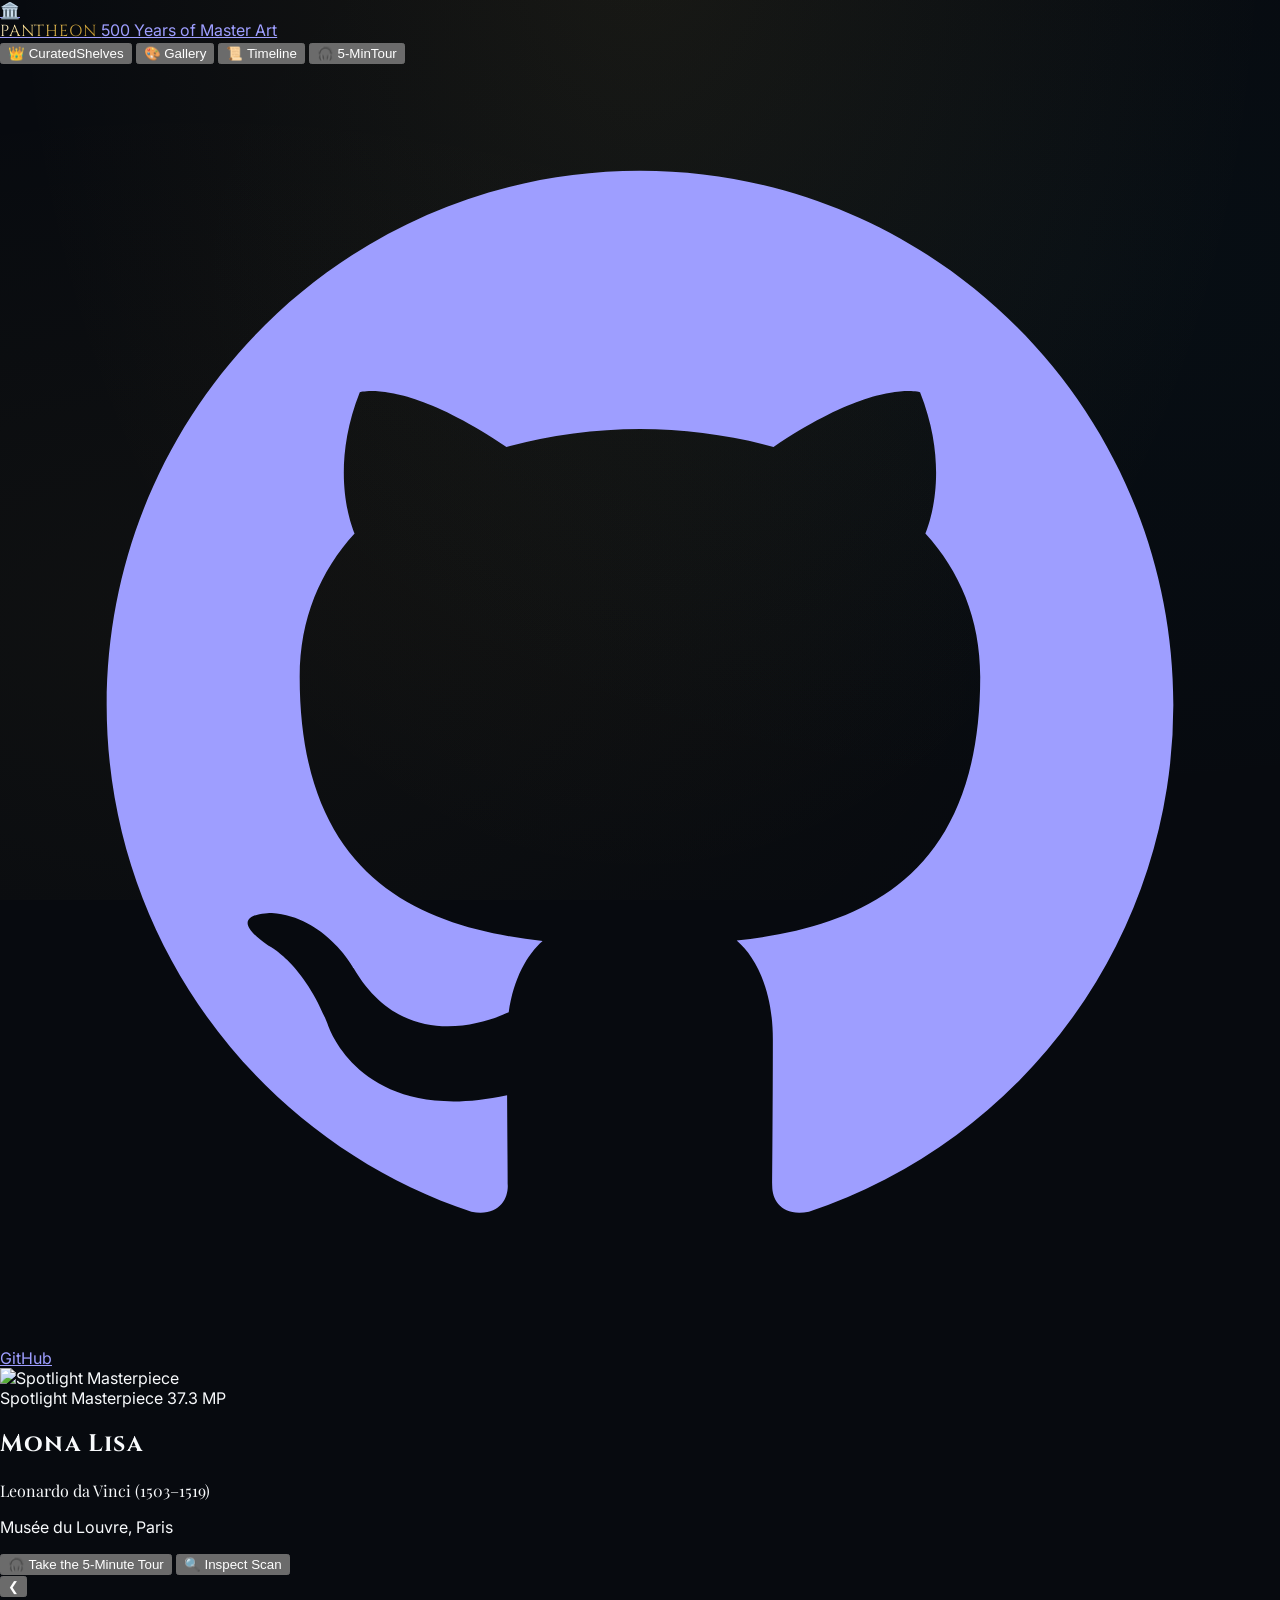
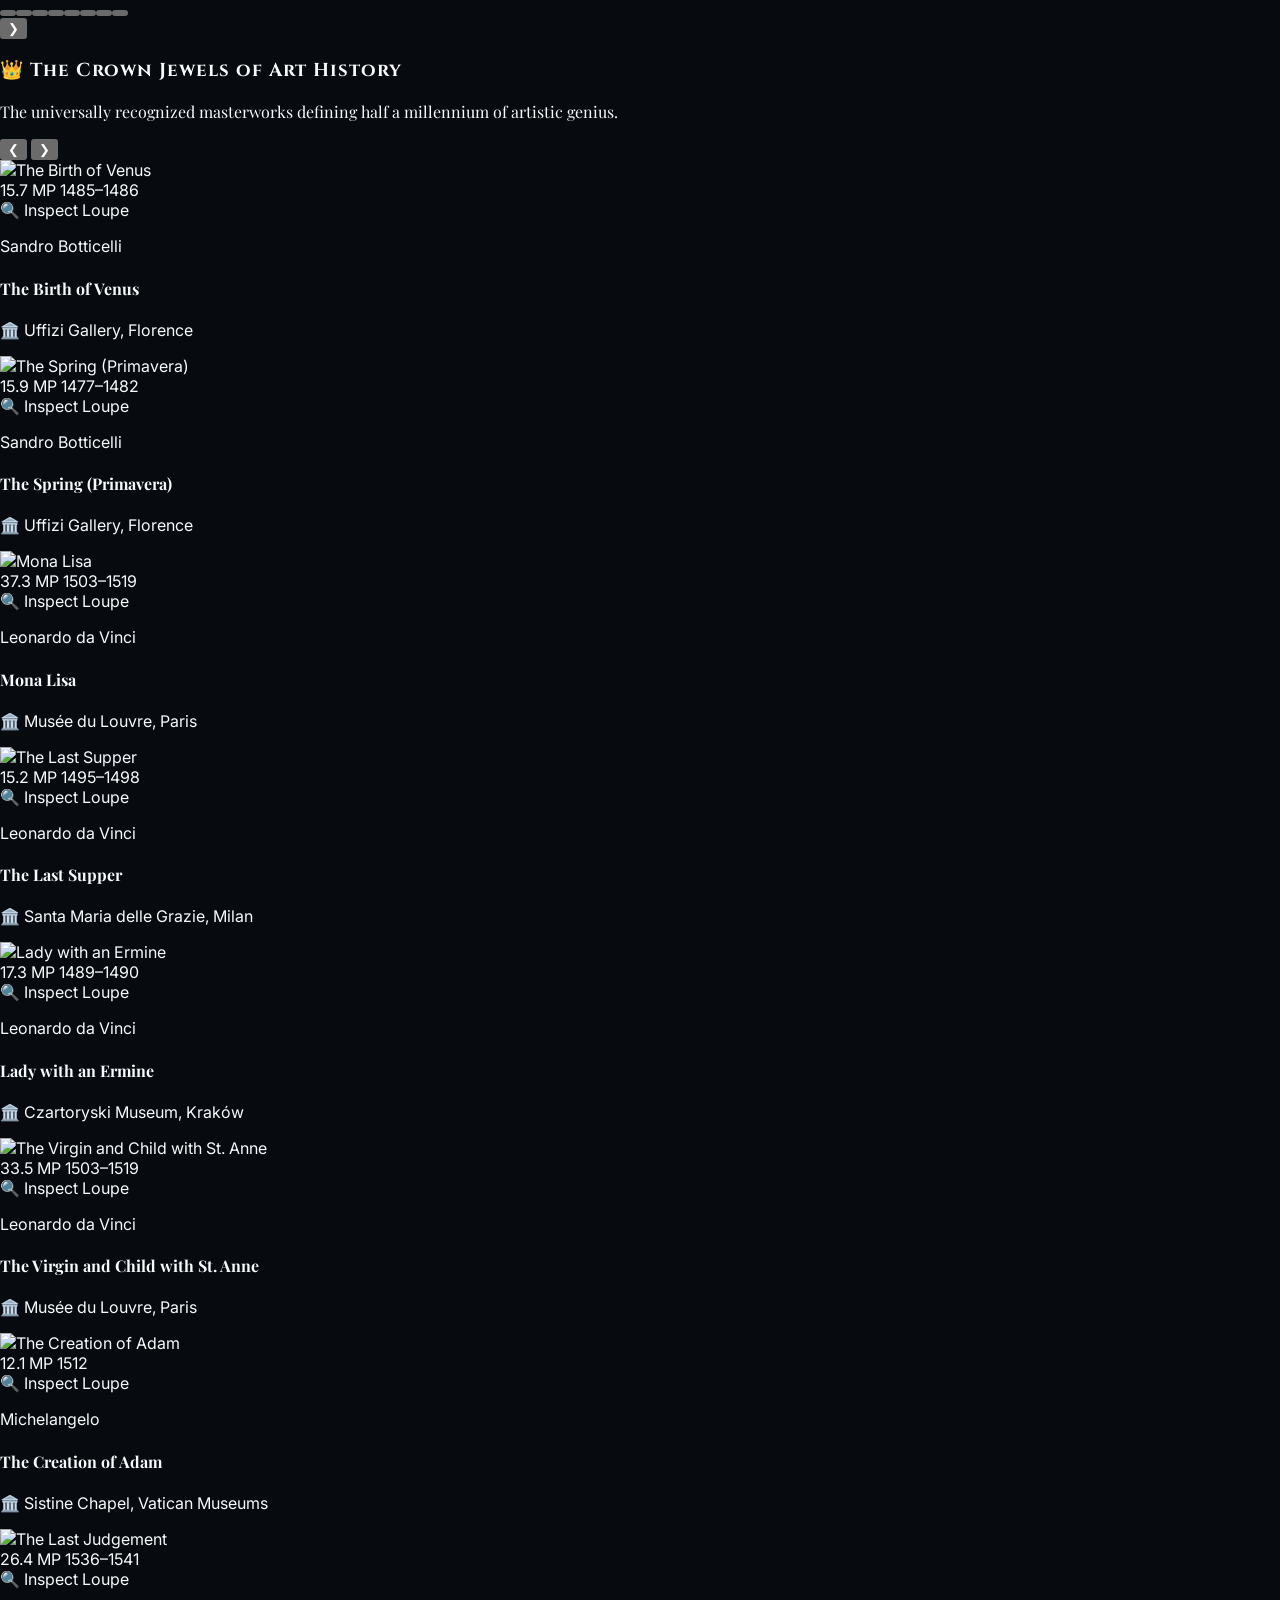
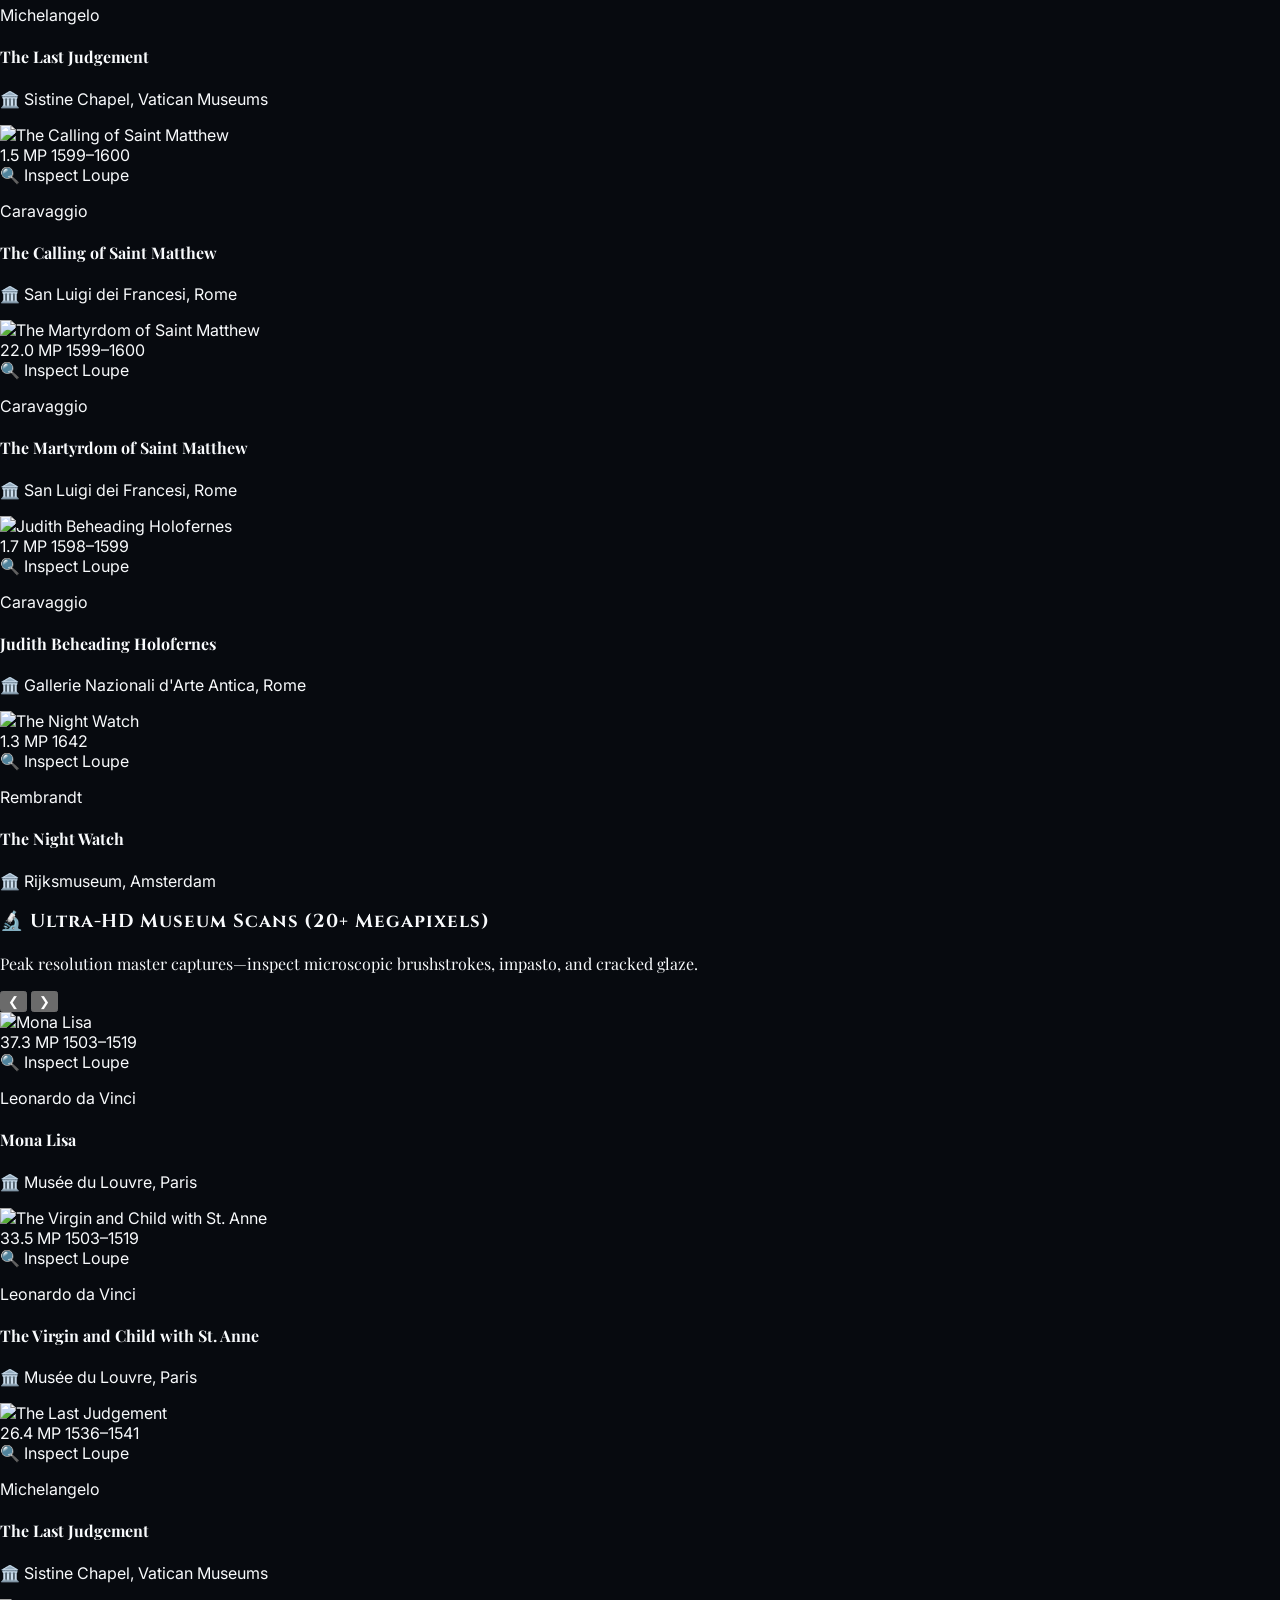
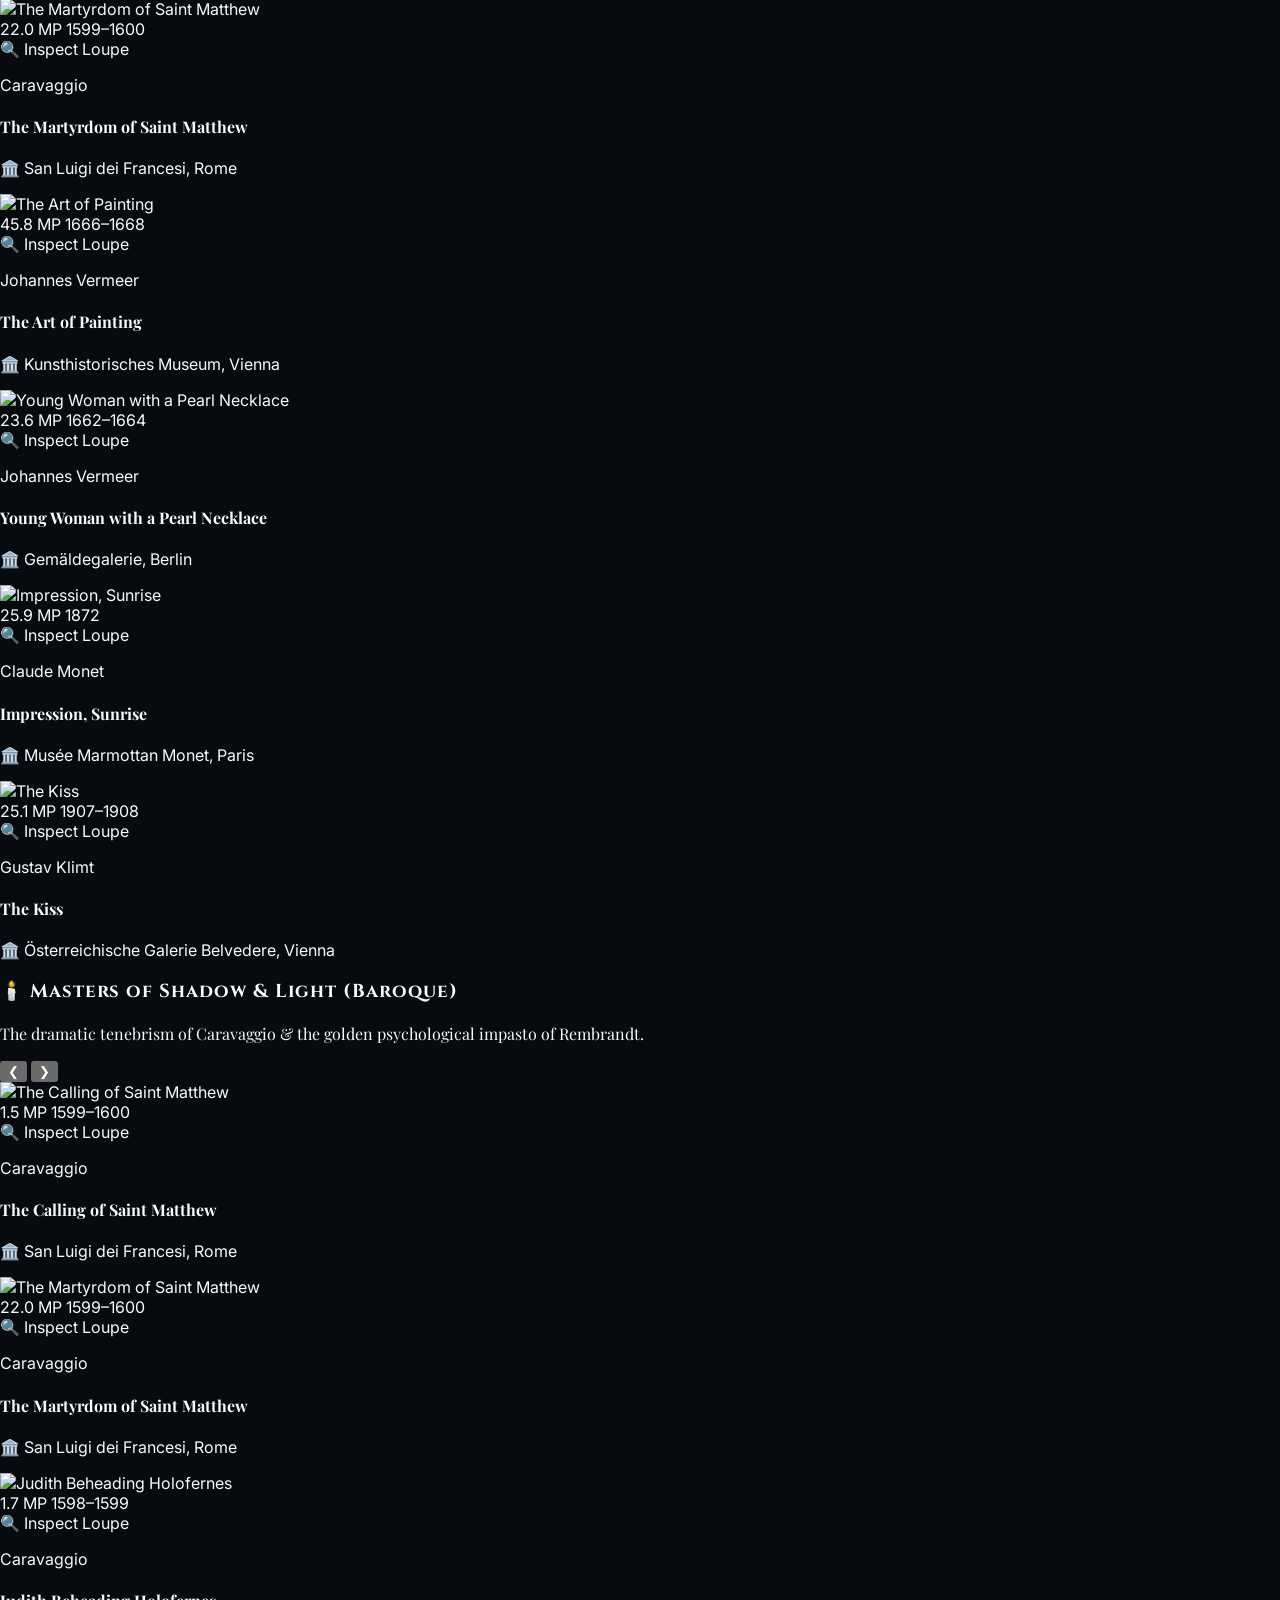
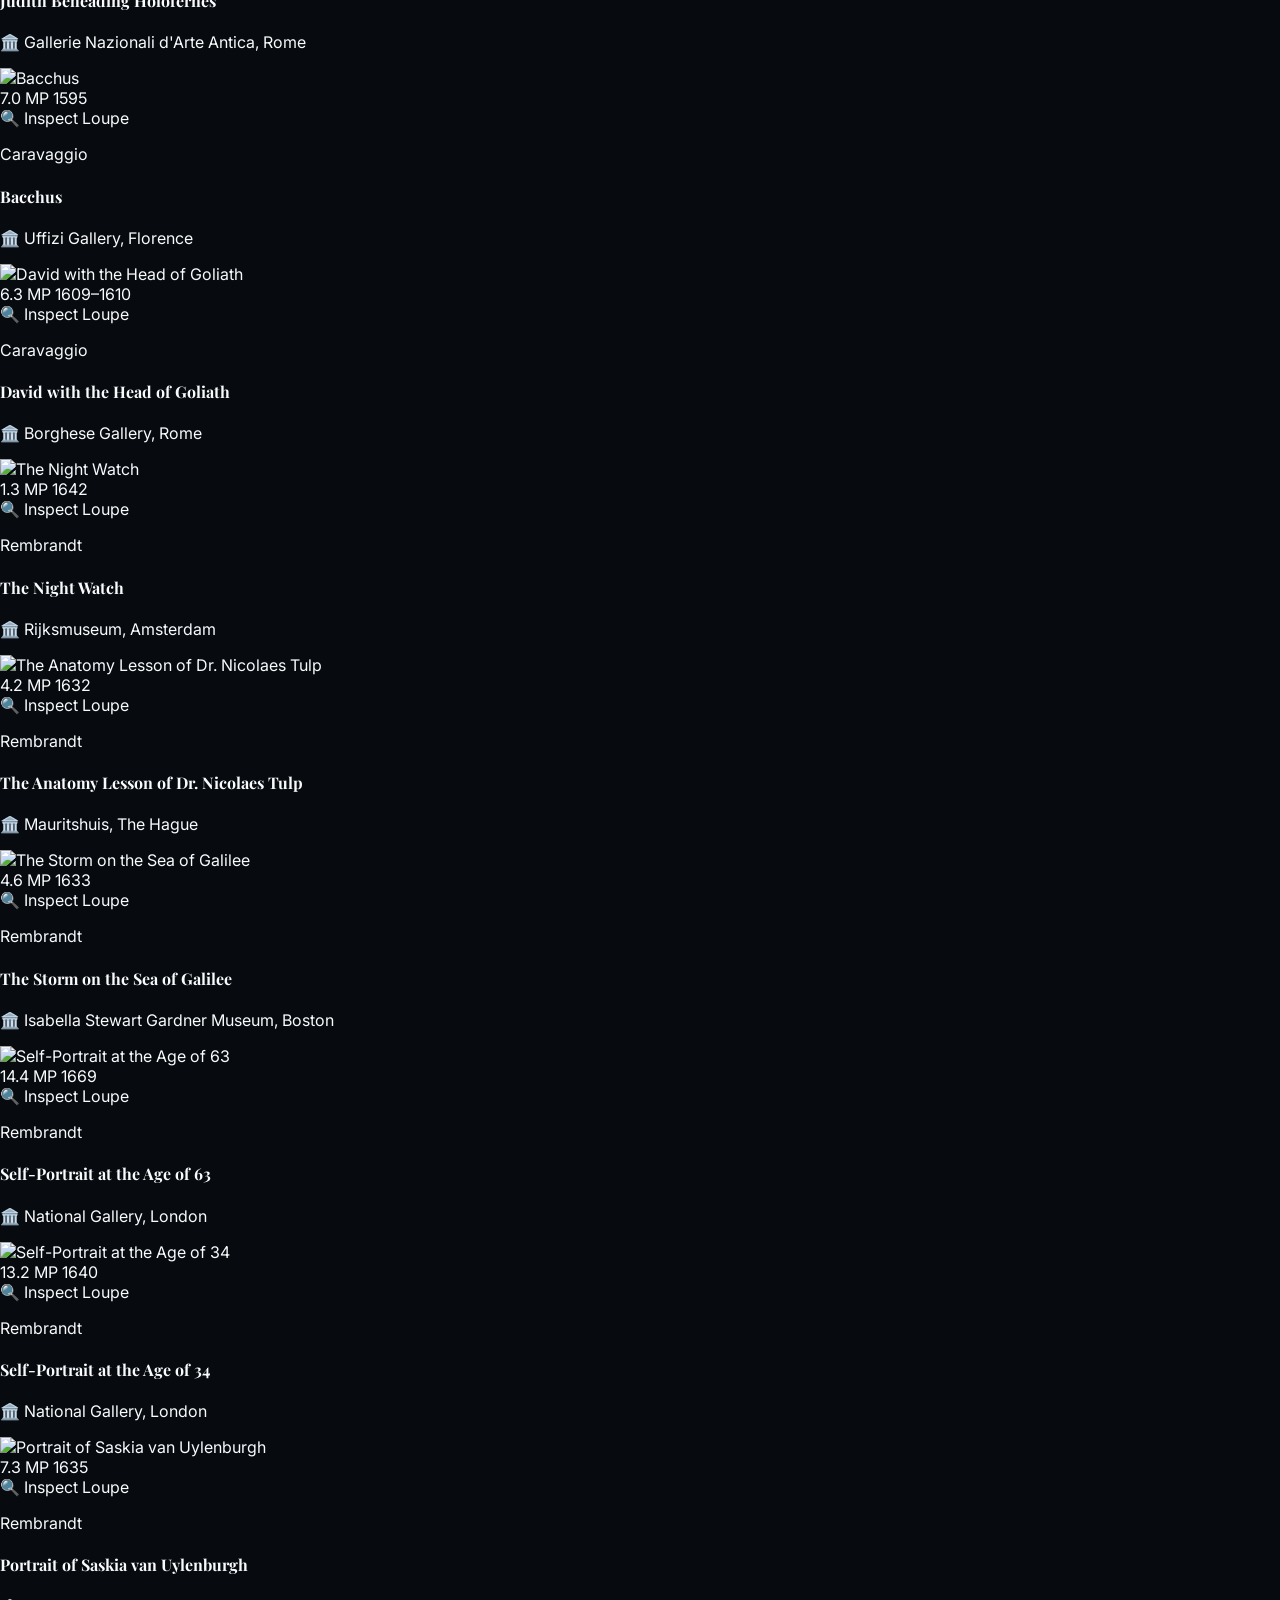
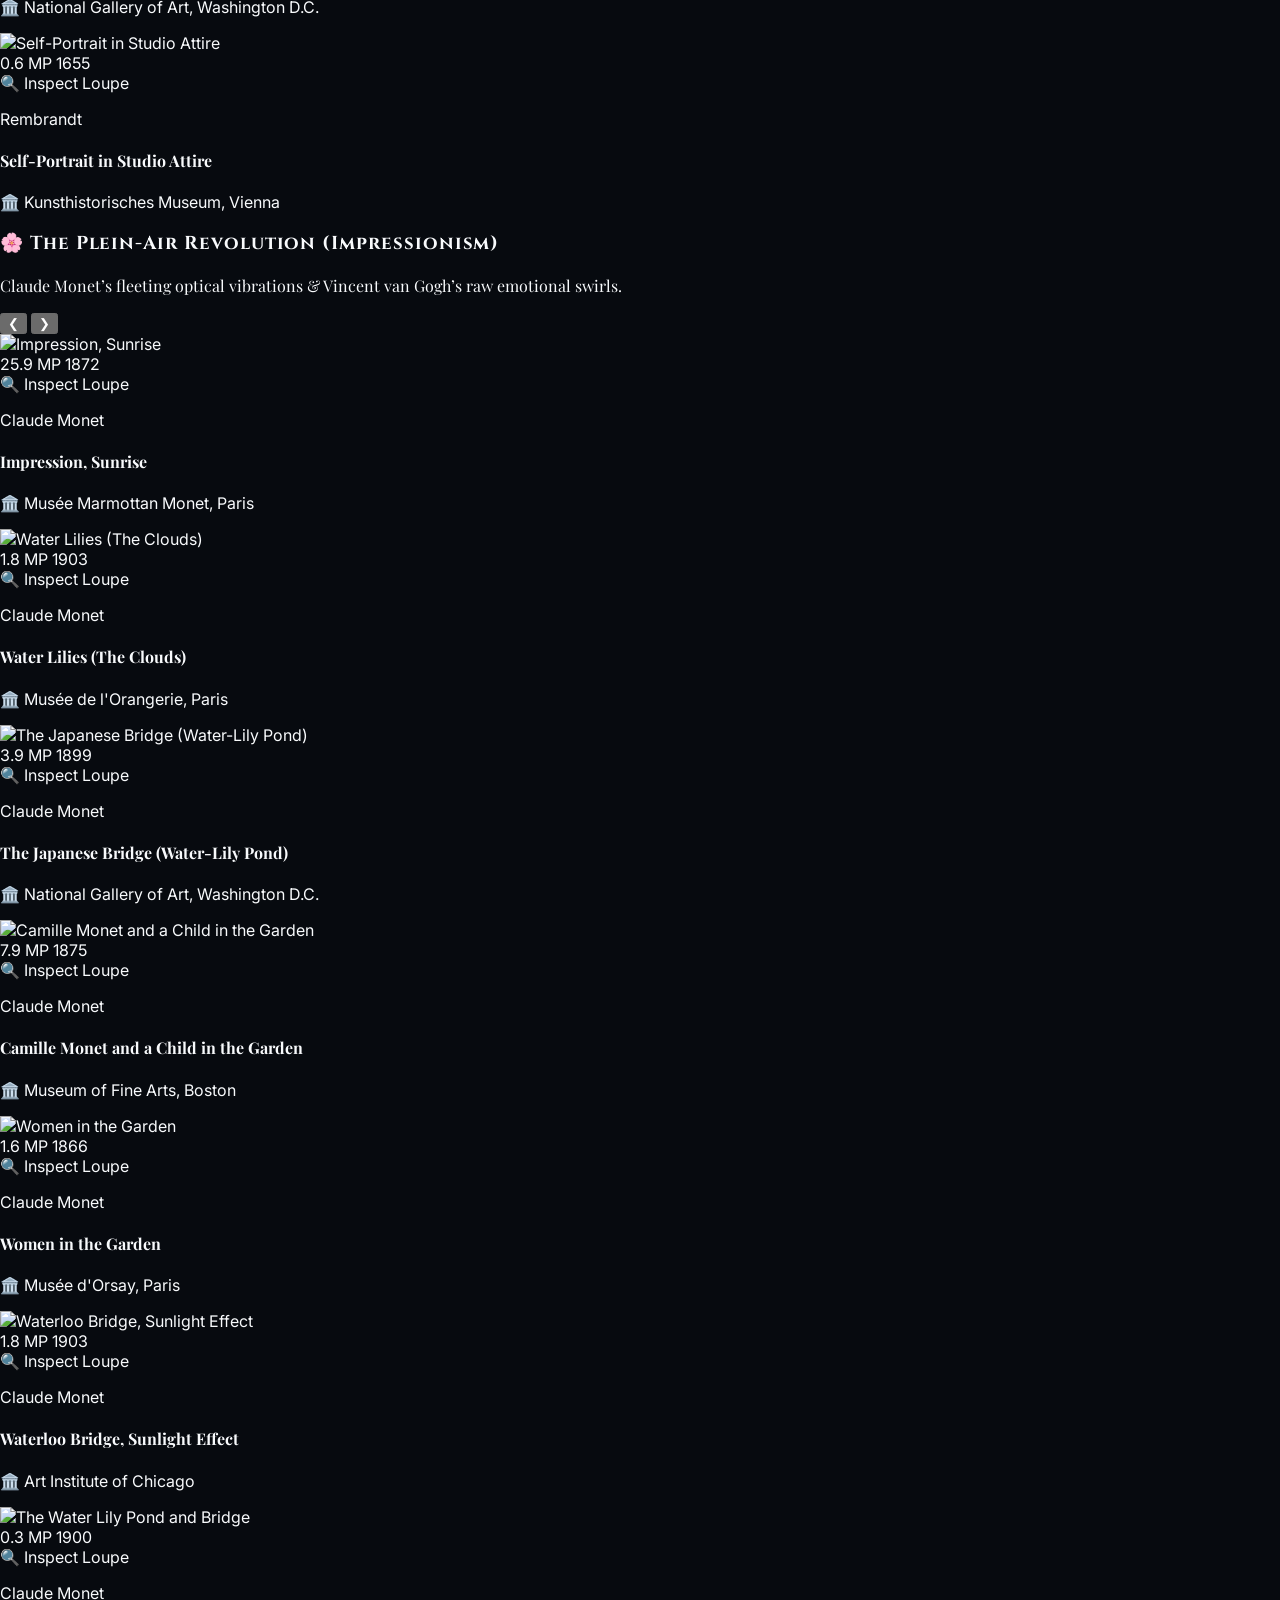
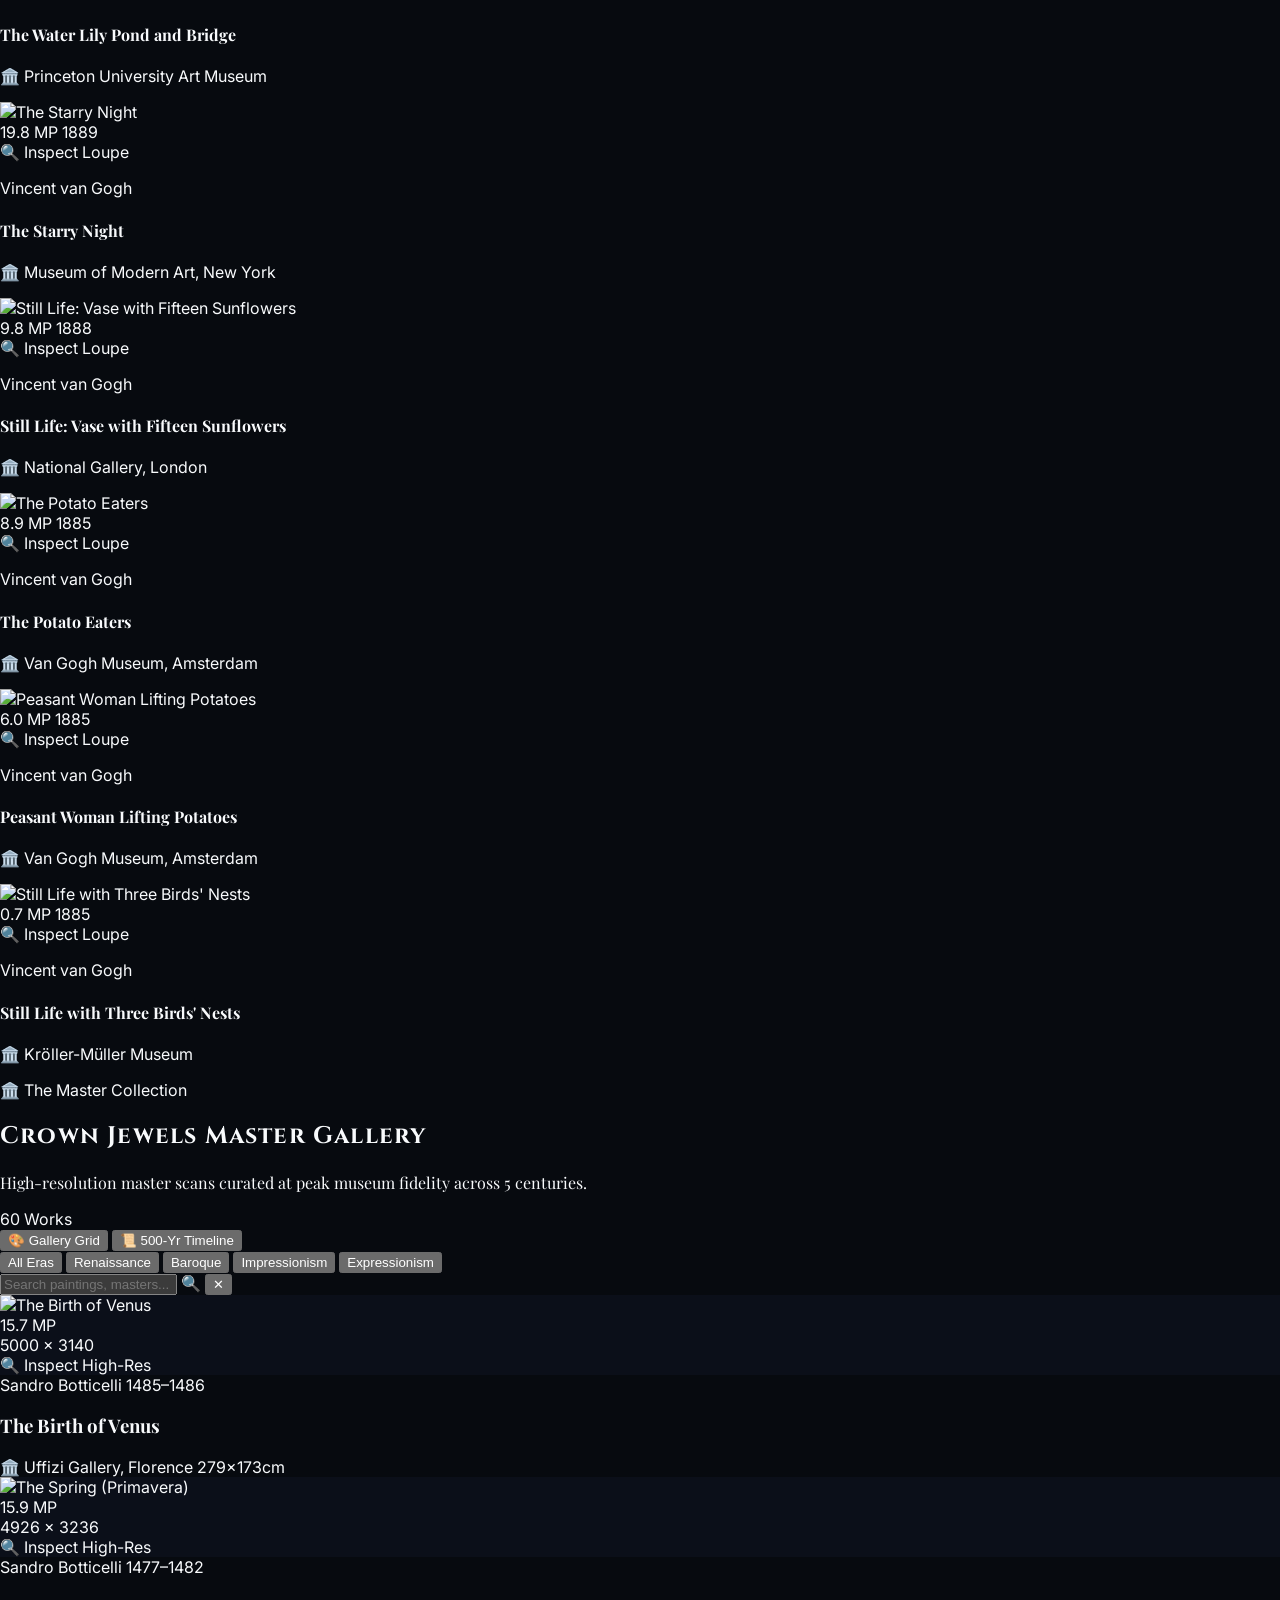
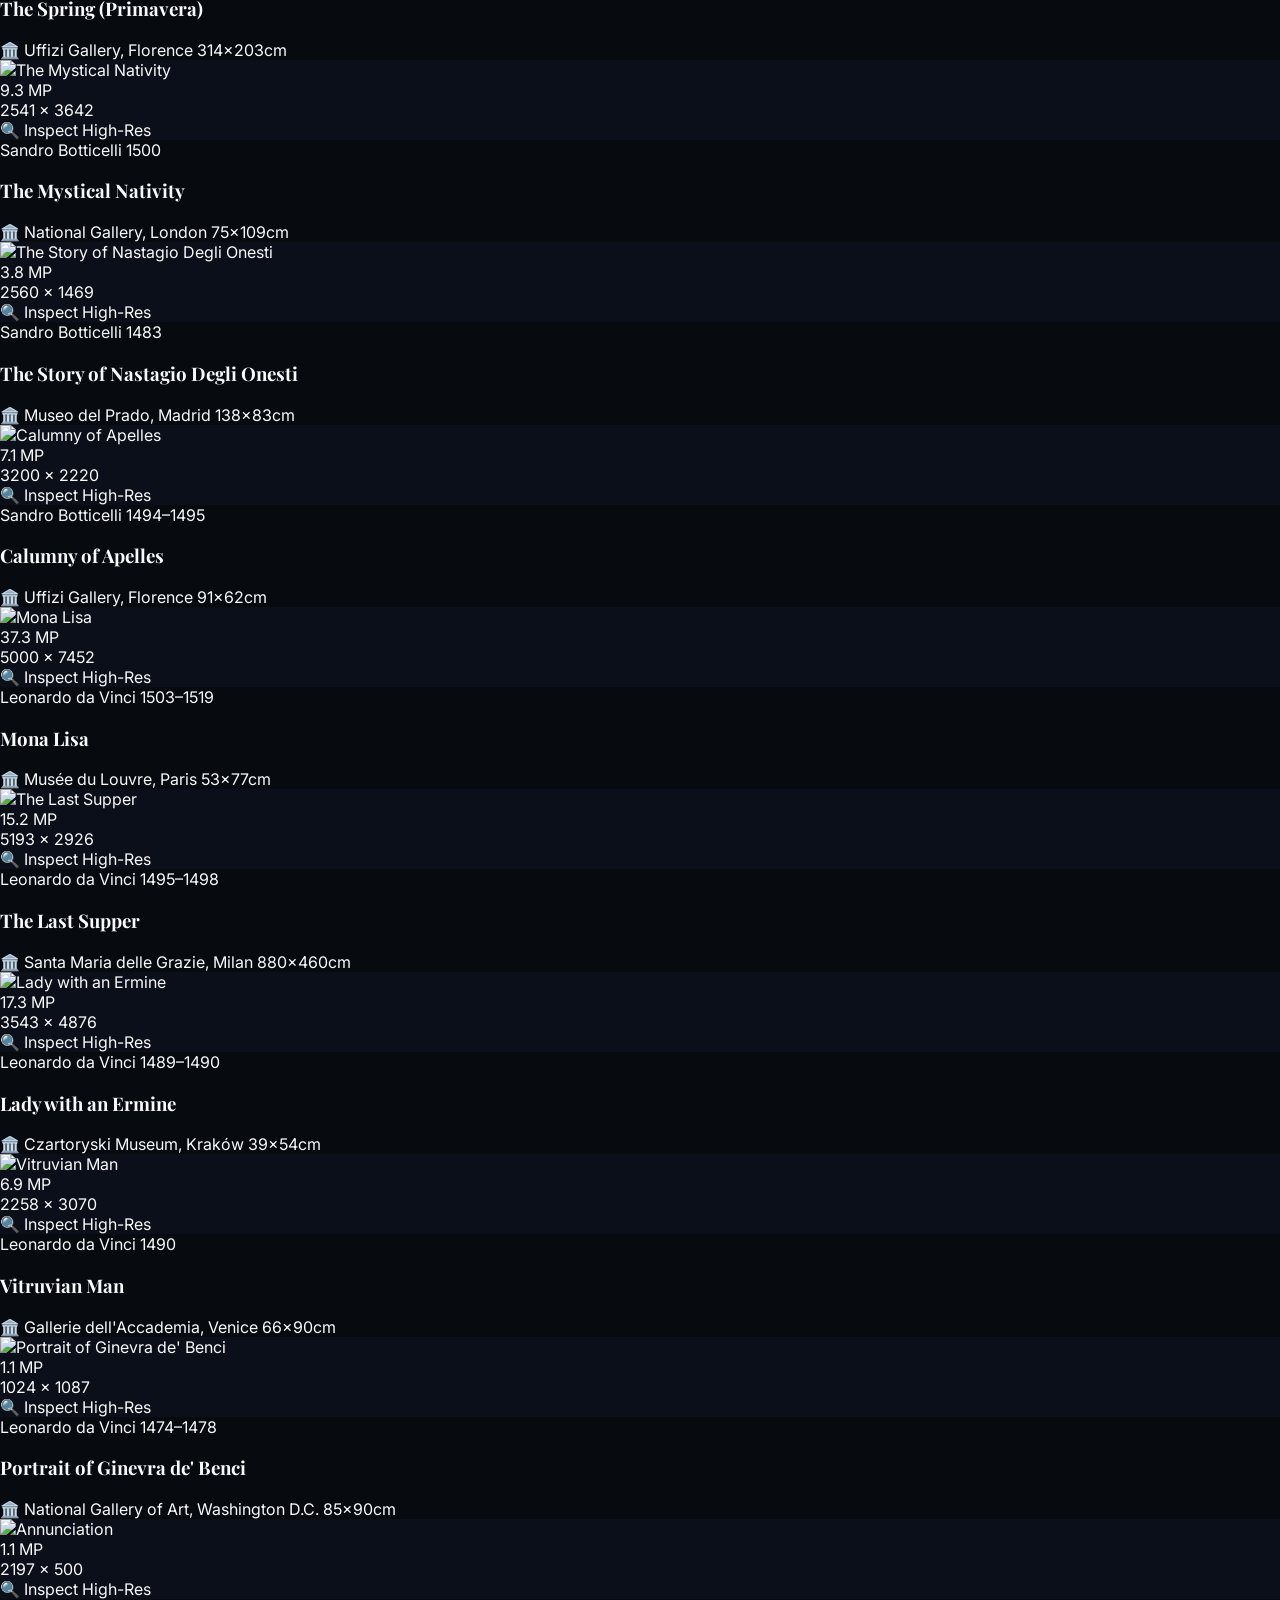
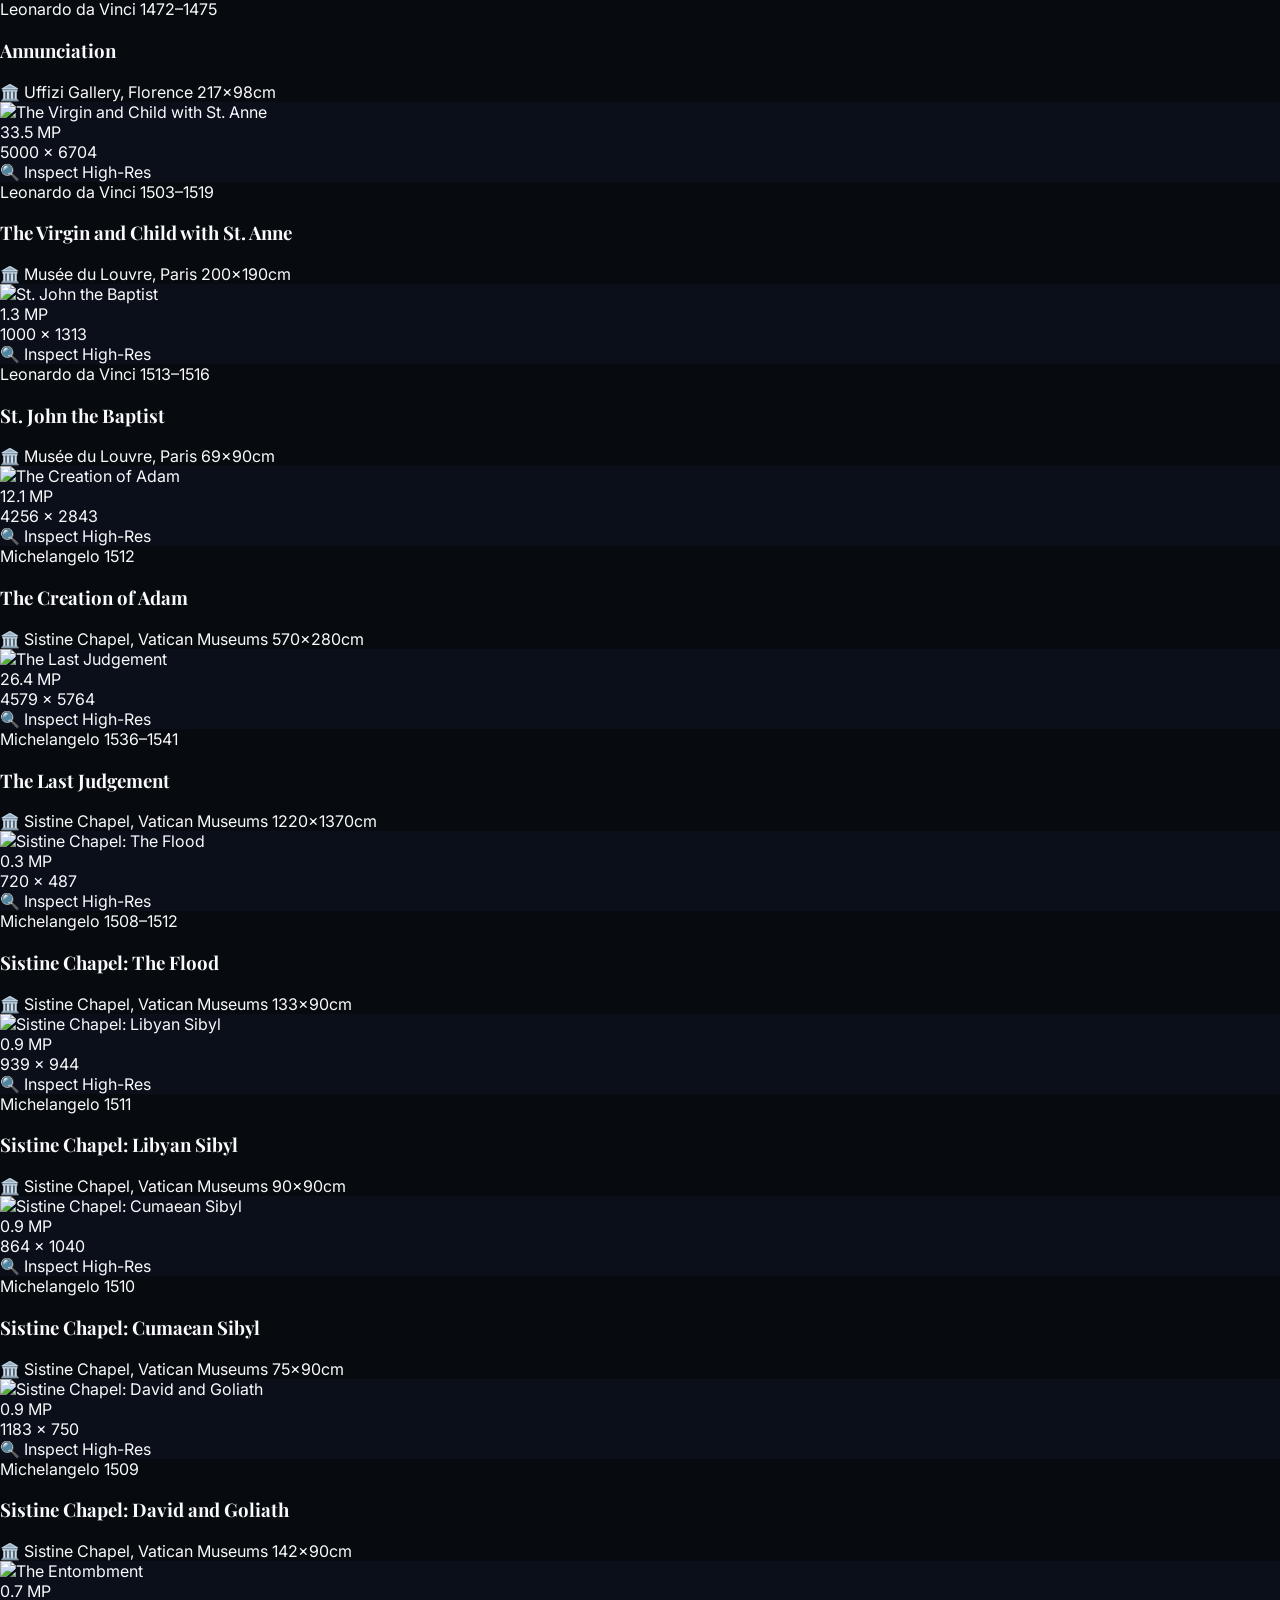
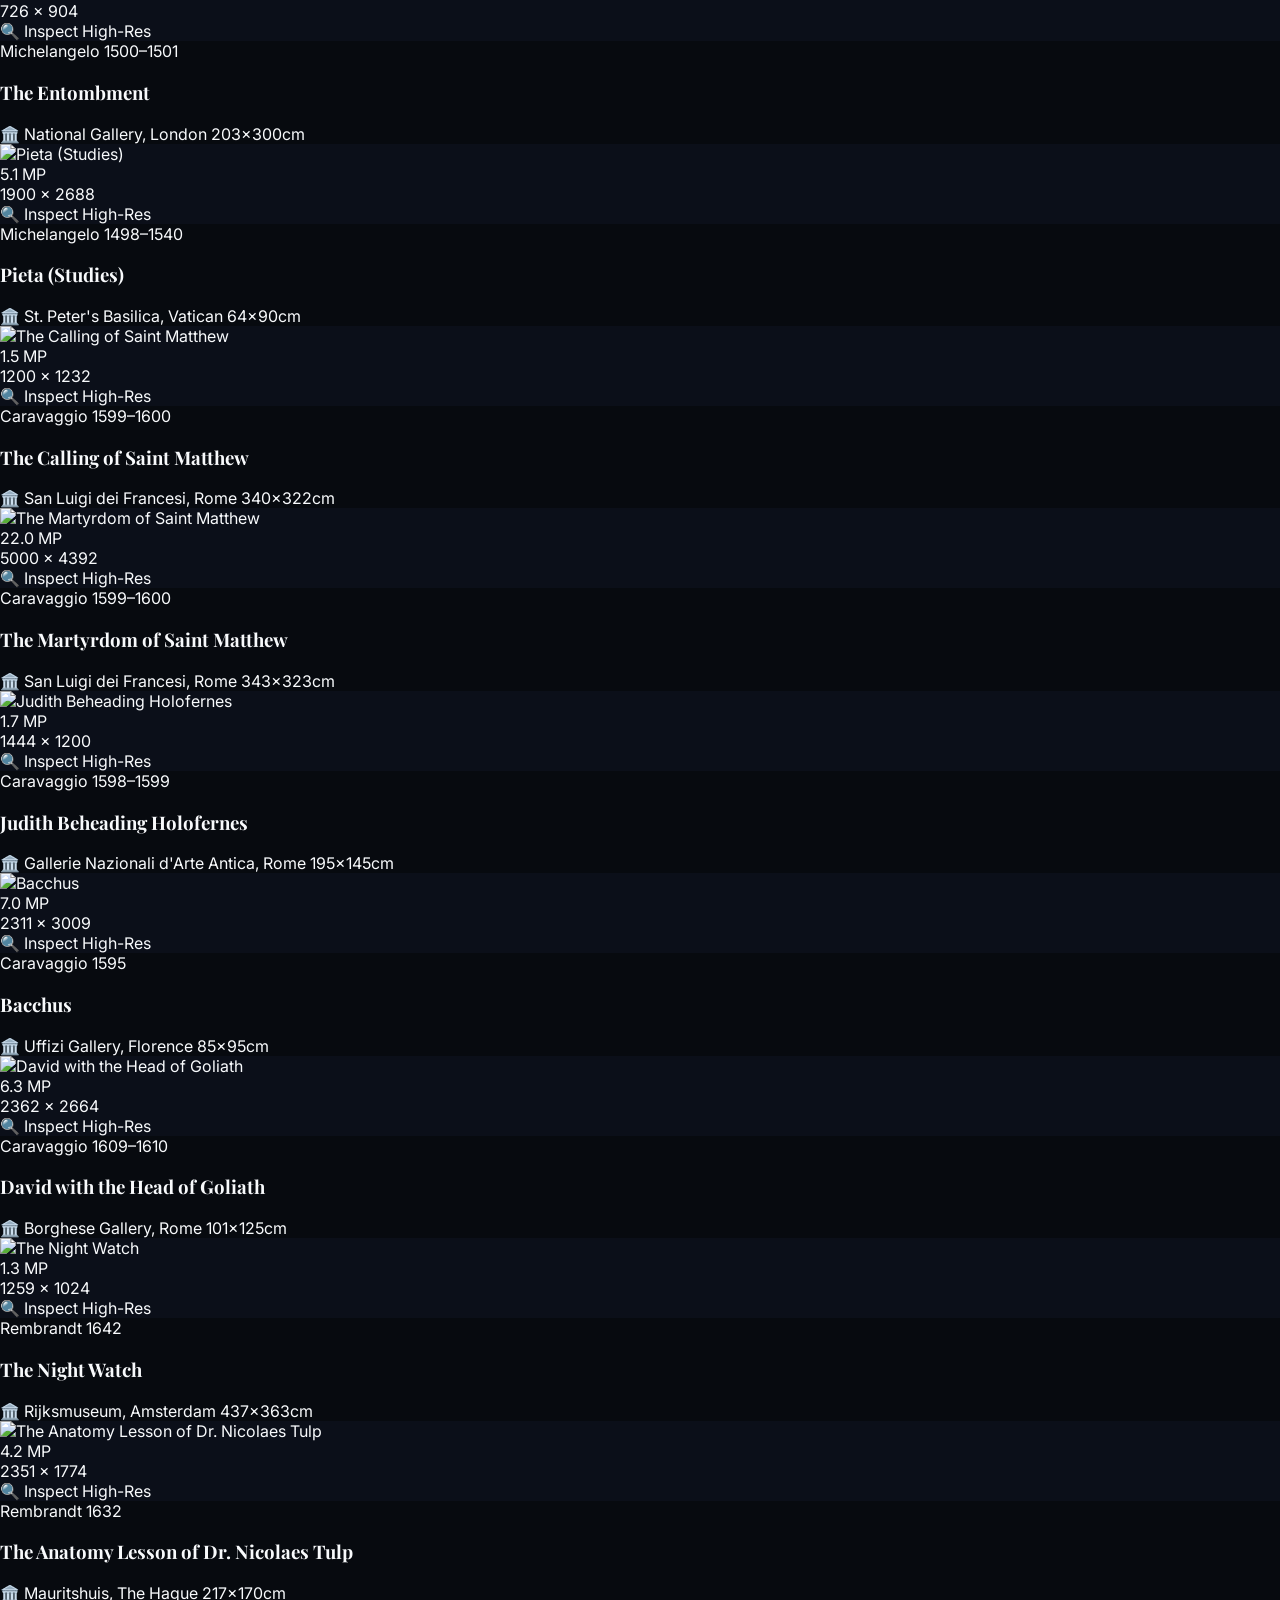
==== commit dcaf599e: "docs: add subtle attribution to sachin godse - lgtkgtv@gmail.com" ====
--- a/art/pantheon-art/index.html
+++ b/art/pantheon-art/index.html
@@ -553,7 +553,7 @@
         </div>
 
         <p class="text-slate-500 font-mono text-[10px] text-center sm:text-right">
-          Curator Contact: <a href="mailto:lgtkgtv@gmail.com" class="text-slate-400 hover:text-amber-300">lgtkgtv@gmail.com</a> &bull; Open Cultural Education
+          sachin godse - <a href="mailto:lgtkgtv@gmail.com" class="text-slate-400 hover:text-amber-300">lgtkgtv@gmail.com</a> &bull; Open Cultural Education
         </p>
       </div>
 
